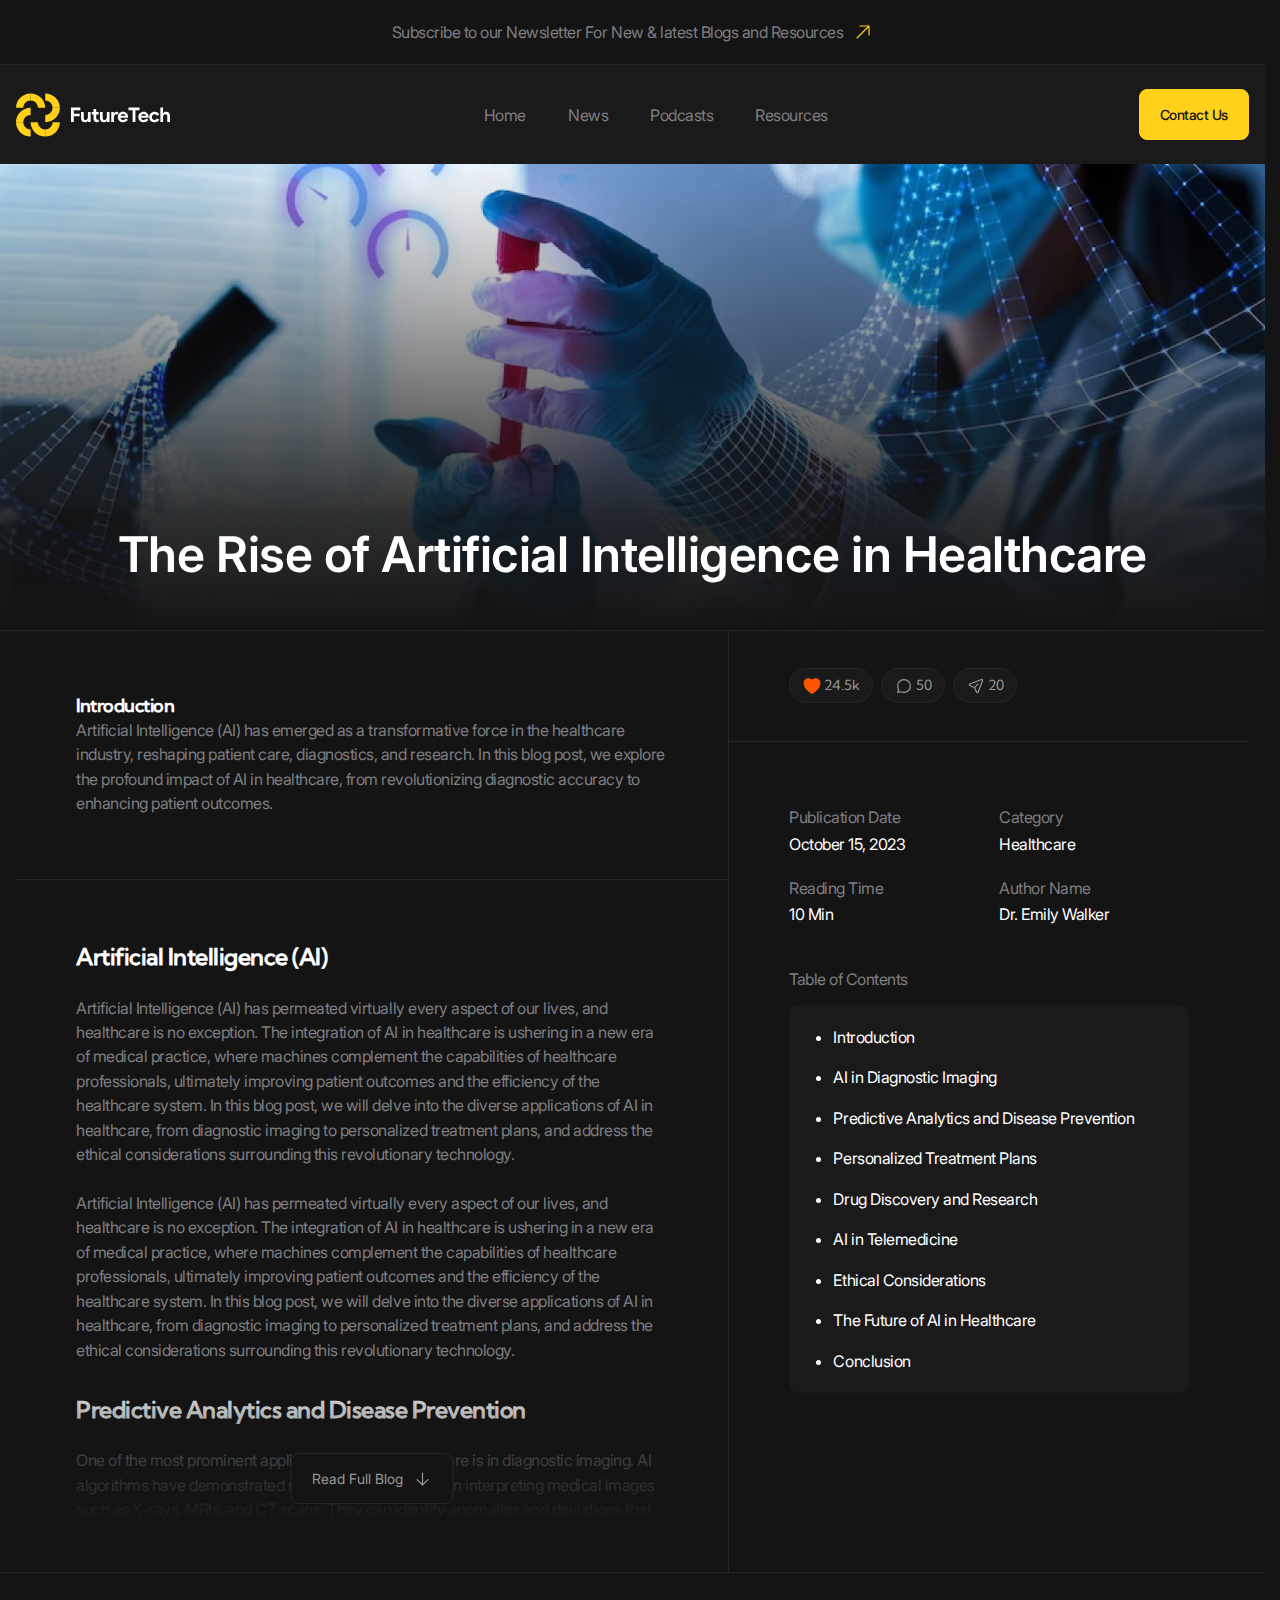
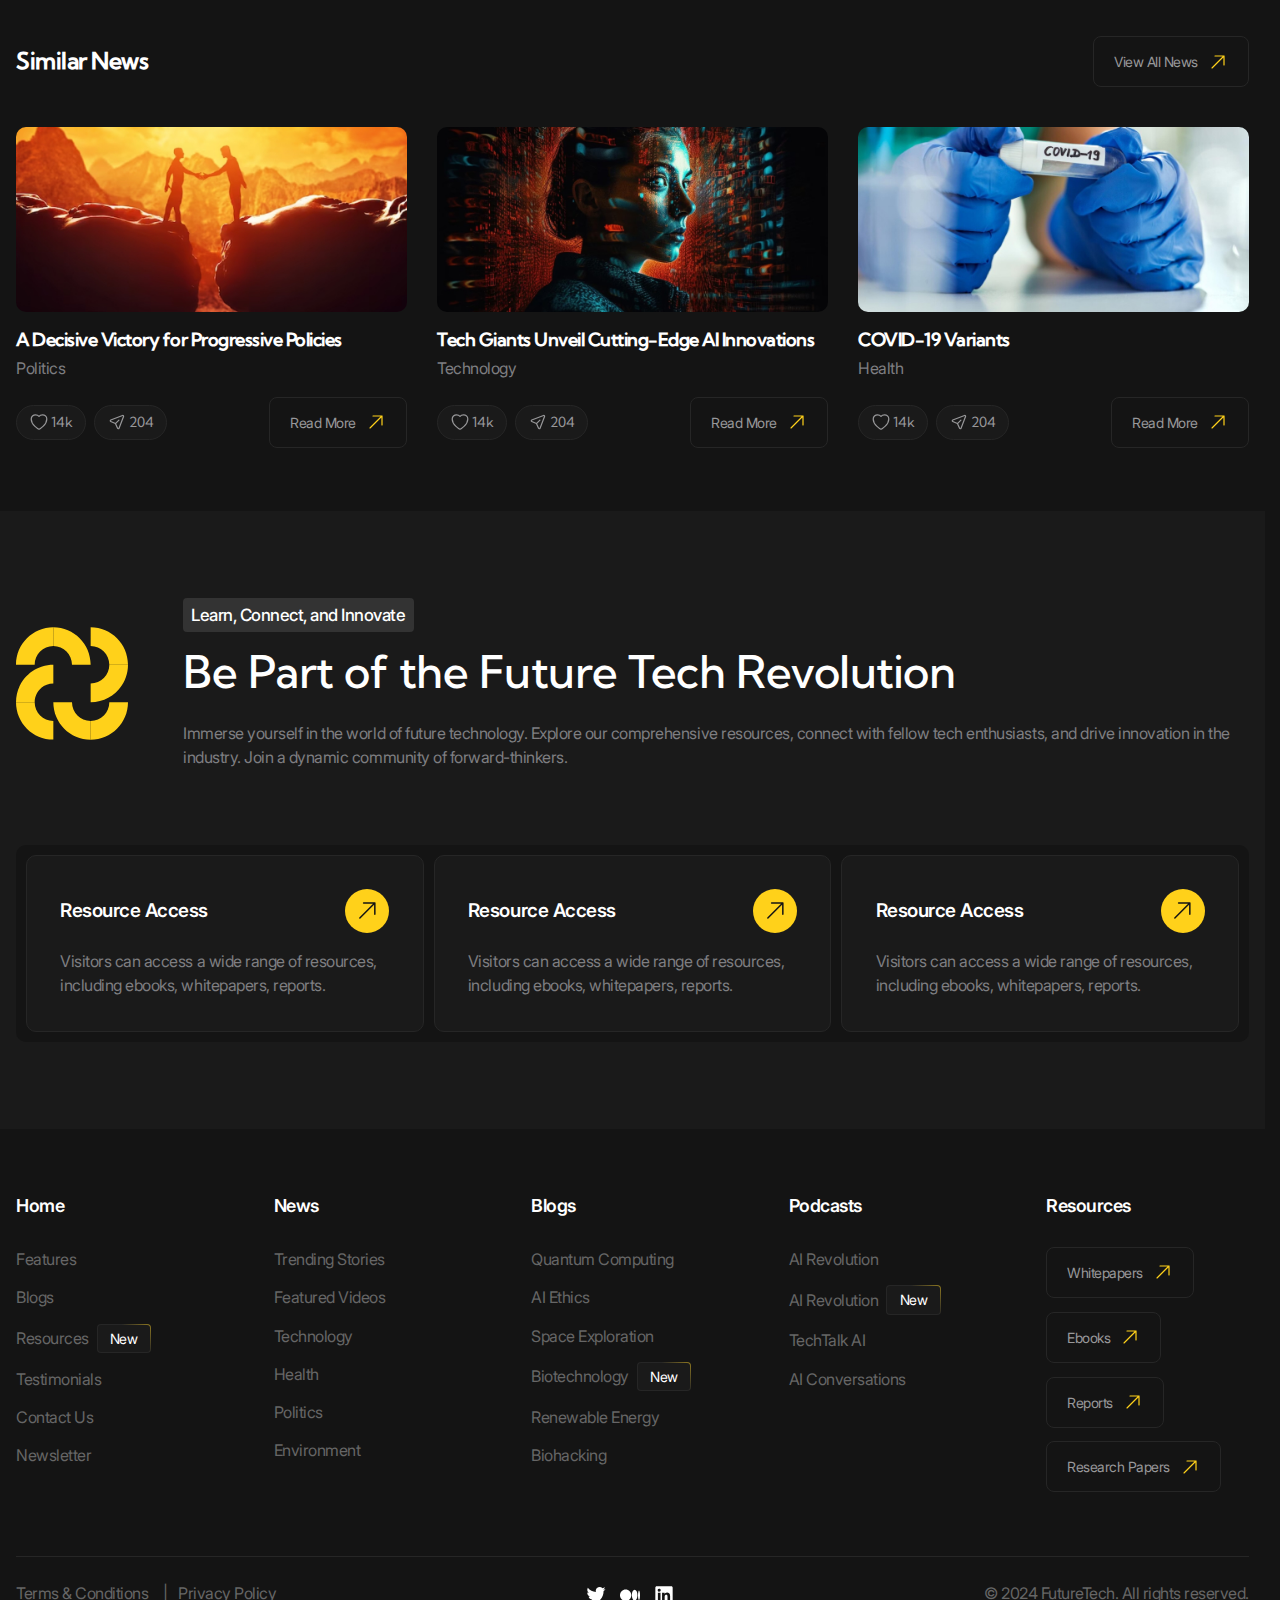
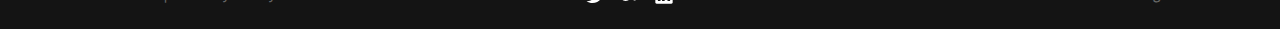
==== blog.html @ fe461955 "feat: pages (index, news, podcasts, resources, contacts, blog)" ====
<!doctype html>
<html lang="en">
<head>
  <meta charset="UTF-8">
  <meta name="viewport"
        content="width=device-width, user-scalable=no, initial-scale=1.0, maximum-scale=1.0, minimum-scale=1.0">
  <meta http-equiv="X-UA-Compatible" content="ie=edge">
  <title>Future Tech | Blog</title>
  <link rel="stylesheet" href="./styles/main.css" />
  <script src="./scripts/main.js" type="module" defer></script>
</head>
<body>
  <header class="header" data-js-header>
    <div class="header__promo">
      <div class="header__promo-inner container">
        <a class="header__promo-link" href="/">
          <span class="icon icon--yellow-arrow">Subscribe to our Newsletter For New & latest Blogs and Resources</span>
        </a>
      </div>
    </div>
    <div class="header__body">
      <div class="header__body-inner container">
        <a
          class="header__logo logo"
          href="/"
          aria-label="Home"
          title="Home"
        >
          <img
            class="logo__image"
            src="./images/logo.svg"
            alt=""
            width="179" height="50"
          />
        </a>
        <div class="header__overlay" data-js-header-overlay>
          <nav class="header__menu">
            <ul class="header__menu-list">
              <li class="header__menu-item">
                <a class="header__menu-link" href="./index.html">Home</a>
              </li>
              <li class="header__menu-item">
                <a class="header__menu-link" href="./news.html">News</a>
              </li>
              <li class="header__menu-item">
                <a class="header__menu-link" href="./podcasts.html">Podcasts</a>
              </li>
              <li class="header__menu-item">
                <a class="header__menu-link" href="./resources.html">Resources</a>
              </li>
            </ul>
          </nav>
          <a class="header__contact-us-link button button--accent" href="./contacts.html">
            Contact Us
          </a>
        </div>
        <button
          class="header__burger-button burger-button visible-mobile"
          type="button"
          aria-label="Open menu"
          title="Open menu"
          data-js-header-burger-button
        >
          <span class="burger-button__line"></span>
          <span class="burger-button__line"></span>
          <span class="burger-button__line"></span>
        </button>
      </div>
    </div>
  </header>

  <main>
    <section class="blog-details" aria-labelledby="blog-details-title">
      <header
        class="blog-details__banner"
        style="--bgImg: url('../../images/blog-details/banner.jpg')"
      >
        <div class="blog-details__banner-inner container">
          <h1 class="blog-details__title" id="blog-details-title">
            The Rise of Artificial Intelligence in Healthcare
          </h1>
        </div>
      </header>
      <div class="blog-details__body">
        <div class="blog-details__body-inner container">
          <div class="blog-details__content">
            <div class="blog-details__intro full-vw-line full-vw-line--bottom full-vw-line--left">
              <h2 class="h6">Introduction</h2>
              <p>Artificial Intelligence (AI) has emerged as a transformative force in the healthcare industry, reshaping patient care, diagnostics, and research. In this blog post, we explore the profound impact of AI in healthcare, from revolutionizing diagnostic accuracy to enhancing patient outcomes.</p>
            </div>
            <div class="blog-details__main expandable-content" data-js-expandable-content>
              <h2 class="h4">Artificial Intelligence (AI)</h2>
              <p>Artificial Intelligence (AI) has permeated virtually every aspect of our lives, and healthcare is no exception. The integration of AI in healthcare is ushering in a new era of medical practice, where machines complement the capabilities of healthcare professionals, ultimately improving patient outcomes and the efficiency of the healthcare system. In this blog post, we will delve into the diverse applications of AI in healthcare, from diagnostic imaging to personalized treatment plans, and address the ethical considerations surrounding this revolutionary technology.</p>
              <p>Artificial Intelligence (AI) has permeated virtually every aspect of our lives, and healthcare is no exception. The integration of AI in healthcare is ushering in a new era of medical practice, where machines complement the capabilities of healthcare professionals, ultimately improving patient outcomes and the efficiency of the healthcare system. In this blog post, we will delve into the diverse applications of AI in healthcare, from diagnostic imaging to personalized treatment plans, and address the ethical considerations surrounding this revolutionary technology.</p>
              <h2 class="h4">Predictive Analytics and Disease Prevention</h2>
              <p>One of the most prominent applications of AI in healthcare is in diagnostic imaging. AI algorithms have demonstrated remarkable proficiency in interpreting medical images such as X-rays, MRIs, and CT scans. They can identify anomalies and deviations that might be overlooked by the human eye. This is particularly valuable in early disease detection. For instance, AI can aid radiologists in detecting minute irregularities in mammograms or identifying critical findings in chest X-rays, potentially indicative of life-threatening conditions.</p>
              <p>One of the most prominent applications of AI in healthcare is in diagnostic imaging. AI algorithms have demonstrated remarkable proficiency in interpreting medical images such as X-rays, MRIs, and CT scans. They can identify anomalies and deviations that might be overlooked by the human eye. This is particularly valuable in early disease detection. For instance, AI can aid radiologists in detecting minute irregularities in mammograms or identifying critical findings in chest X-rays, potentially indicative of life-threatening conditions.</p>
              <p>One of the most prominent applications of AI in healthcare is in diagnostic imaging. AI algorithms have demonstrated remarkable proficiency in interpreting medical images such as X-rays, MRIs, and CT scans. They can identify anomalies and deviations that might be overlooked by the human eye. This is particularly valuable in early disease detection. For instance, AI can aid radiologists in detecting minute irregularities in mammograms or identifying critical findings in chest X-rays, potentially indicative of life-threatening conditions.</p>
              <p>One of the most prominent applications of AI in healthcare is in diagnostic imaging. AI algorithms have demonstrated remarkable proficiency in interpreting medical images such as X-rays, MRIs, and CT scans. They can identify anomalies and deviations that might be overlooked by the human eye. This is particularly valuable in early disease detection. For instance, AI can aid radiologists in detecting minute irregularities in mammograms or identifying critical findings in chest X-rays, potentially indicative of life-threatening conditions.</p>
              <button
                class="blog-details__read-full-button button expandable-content__button"
                type="button"
                data-js-expandable-content-button
              >
                <span class="icon icon--gray-arrow-down">Read Full Blog</span>
              </button>
            </div>
          </div>
          <div class="blog-details__info">
            <div class="blog-details__actions blog-actions full-vw-line full-vw-line--bottom full-vw-line--right">
              <ul class="blog-actions__list">
                <li class="blog-actions__item">
                  <button
                    class="blog-actions__button is-active"
                    type="button"
                    aria-label="Dislike"
                    title="Dislike"
                  >
                            <span class="blog-actions__icon-wrapper">
                              <svg width="24" height="25" viewBox="0 0 24 25" fill="none" xmlns="http://www.w3.org/2000/svg">
                                <path d="M11.645 21.4107L11.6384 21.4071L11.6158 21.3949C11.5965 21.3844 11.5689 21.3693 11.5336 21.3496C11.4629 21.3101 11.3612 21.2524 11.233 21.1769C10.9765 21.0261 10.6132 20.8039 10.1785 20.515C9.31074 19.9381 8.15122 19.0901 6.9886 18.0063C4.68781 15.8615 2.25 12.6751 2.25 8.75C2.25 5.82194 4.7136 3.5 7.6875 3.5C9.43638 3.5 11.0023 4.29909 12 5.5516C12.9977 4.29909 14.5636 3.5 16.3125 3.5C19.2864 3.5 21.75 5.82194 21.75 8.75C21.75 12.6751 19.3122 15.8615 17.0114 18.0063C15.8488 19.0901 14.6893 19.9381 13.8215 20.515C13.3868 20.8039 13.0235 21.0261 12.767 21.1769C12.6388 21.2524 12.5371 21.3101 12.4664 21.3496C12.4311 21.3693 12.4035 21.3844 12.3842 21.3949L12.3616 21.4071L12.355 21.4107L12.3523 21.4121C12.1323 21.5289 11.8677 21.5289 11.6477 21.4121L11.645 21.4107Z" stroke="#666666" stroke-width="1.5" stroke-linejoin="round"/>
                              </svg>
                            </span>
                    <span>24.5k</span>
                  </button>
                </li>
                <li class="blog-actions__item">
                  <button
                    class="blog-actions__button"
                    type="button"
                    aria-label="Discuss"
                    title="Discuss"
                  >
                            <span class="blog-actions__icon-wrapper">
                              <svg width="24" height="25" viewBox="0 0 24 25" fill="none" xmlns="http://www.w3.org/2000/svg">
                                <path d="M8.48581 19.6888C9.54657 20.2083 10.7392 20.5 12 20.5C16.4183 20.5 20 16.9183 20 12.5C20 8.08172 16.4183 4.5 12 4.5C7.58172 4.5 4 8.08172 4 12.5C4 14.1401 4.49356 15.665 5.34026 16.9341M8.48581 19.6888L4 20.5L5.34026 16.9341M8.48581 19.6888L8.49231 19.6877M5.34026 16.9341L5.34154 16.9308" stroke="#666666" stroke-width="1.5" stroke-linecap="round" stroke-linejoin="round"/>
                              </svg>
                            </span>
                    <span>50</span>
                  </button>
                </li>
                <li class="blog-actions__item">
                  <button
                    class="blog-actions__button"
                    type="button"
                    aria-label="Share"
                    title="Share"
                  >
                            <span class="blog-actions__icon-wrapper">
                              <svg width="24" height="25" viewBox="0 0 24 25" fill="none" xmlns="http://www.w3.org/2000/svg">
                                <path d="M10.0384 14.4616L4.1719 11.7951C3.36454 11.4281 3.39898 10.2697 4.22673 9.95134L18.8999 4.30781C19.7087 3.99675 20.5033 4.79139 20.1922 5.60013L14.5487 20.2733C14.2303 21.1011 13.072 21.1355 12.705 20.3281L10.0384 14.4616ZM10.0384 14.4616L14.4231 10.077" stroke="#666666" stroke-width="1.5" stroke-linecap="round" stroke-linejoin="round"/>
                              </svg>
                            </span>
                    <span>20</span>
                  </button>
                </li>
              </ul>
            </div>
            <div class="blog-details__summary summary summary--2-cols">
              <dl class="summary__list">
                <div class="summary__item">
                  <dt class="summary__key">Publication Date</dt>
                  <dd class="summary__value"><time datetime="2023-10-15">October 15, 2023</time></dd>
                </div>
                <div class="summary__item">
                  <dt class="summary__key">Category</dt>
                  <dd class="summary__value">Healthcare</dd>
                </div>
                <div class="summary__item">
                  <dt class="summary__key">Reading Time</dt>
                  <dd class="summary__value">10 Min</dd>
                </div>
                <div class="summary__item">
                  <dt class="summary__key">Author Name</dt>
                  <dd class="summary__value">Dr. Emily Walker</dd>
                </div>
                <div class="summary__item summary__item--wide">
                  <dt class="summary__key">Table of Contents</dt>
                  <dd class="summary__value">
                    <div class="table-of-contents">
                      <ul class="table-of-contents__list">
                        <li class="table-of-contents__item">Introduction</li>
                        <li class="table-of-contents__item">AI in Diagnostic Imaging</li>
                        <li class="table-of-contents__item">Predictive Analytics and Disease Prevention</li>
                        <li class="table-of-contents__item">Personalized Treatment Plans</li>
                        <li class="table-of-contents__item">Drug Discovery and Research</li>
                        <li class="table-of-contents__item">AI in Telemedicine</li>
                        <li class="table-of-contents__item">Ethical Considerations</li>
                        <li class="table-of-contents__item">The Future of AI in Healthcare</li>
                        <li class="table-of-contents__item">Conclusion</li>
                      </ul>
                    </div>
                  </dd>
                </div>
              </dl>
            </div>
          </div>
        </div>
      </div>
      <div class="blog-details__news news container">
        <header class="news__header">
          <h2 class="news__title h4">Similar News</h2>
          <a class="news__link button" href="/">
            <span class="icon icon--yellow-arrow">View All News</span>
          </a>
        </header>
        <ul class="news__list">
          <li class="news__item">
            <article class="news-card">
              <img
                class="news-card__image"
                src="./images/news/2.jpg"
                alt=""
                width="512" height="222" loading="lazy"
              />
              <div class="news-card__body">
                <h2 class="news-card__title h6">A Decisive Victory for Progressive Policies</h2>
                <div class="news-card__description">
                  <p>Politics</p>
                </div>
              </div>
              <div class="news-card__controls">
                <div class="news-card__actions blog-actions">
                  <ul class="blog-actions__list">
                    <li class="blog-actions__item">
                      <button
                        class="blog-actions__button"
                        type="button"
                        aria-label="Like"
                        title="Like"
                      >
                        <span class="blog-actions__icon-wrapper">
                              <svg width="24" height="25" viewBox="0 0 24 25" fill="none" xmlns="http://www.w3.org/2000/svg">
                                <path d="M11.645 21.4107L11.6384 21.4071L11.6158 21.3949C11.5965 21.3844 11.5689 21.3693 11.5336 21.3496C11.4629 21.3101 11.3612 21.2524 11.233 21.1769C10.9765 21.0261 10.6132 20.8039 10.1785 20.515C9.31074 19.9381 8.15122 19.0901 6.9886 18.0063C4.68781 15.8615 2.25 12.6751 2.25 8.75C2.25 5.82194 4.7136 3.5 7.6875 3.5C9.43638 3.5 11.0023 4.29909 12 5.5516C12.9977 4.29909 14.5636 3.5 16.3125 3.5C19.2864 3.5 21.75 5.82194 21.75 8.75C21.75 12.6751 19.3122 15.8615 17.0114 18.0063C15.8488 19.0901 14.6893 19.9381 13.8215 20.515C13.3868 20.8039 13.0235 21.0261 12.767 21.1769C12.6388 21.2524 12.5371 21.3101 12.4664 21.3496C12.4311 21.3693 12.4035 21.3844 12.3842 21.3949L12.3616 21.4071L12.355 21.4107L12.3523 21.4121C12.1323 21.5289 11.8677 21.5289 11.6477 21.4121L11.645 21.4107Z" stroke="#666666" stroke-width="1.5" stroke-linejoin="round"/>
                              </svg>
                            </span>
                        <span>14k</span>
                      </button>
                    </li>
                    <li class="blog-actions__item">
                      <button
                        class="blog-actions__button"
                        type="button"
                        aria-label="Share"
                        title="Share"
                      >
                        <span class="blog-actions__icon-wrapper">
                              <svg width="24" height="25" viewBox="0 0 24 25" fill="none" xmlns="http://www.w3.org/2000/svg">
                                <path d="M10.0384 14.4616L4.1719 11.7951C3.36454 11.4281 3.39898 10.2697 4.22673 9.95134L18.8999 4.30781C19.7087 3.99675 20.5033 4.79139 20.1922 5.60013L14.5487 20.2733C14.2303 21.1011 13.072 21.1355 12.705 20.3281L10.0384 14.4616ZM10.0384 14.4616L14.4231 10.077" stroke="#666666" stroke-width="1.5" stroke-linecap="round" stroke-linejoin="round"/>
                              </svg>
                            </span>
                        <span>204</span>
                      </button>
                    </li>
                  </ul>
                </div>
                <a class="news-card__link button" href="/">
                  <span class="icon icon--yellow-arrow">Read More</span>
                </a>
              </div>
            </article>
          </li>
          <li class="news__item">
            <article class="news-card">
              <img
                class="news-card__image"
                src="./images/news/3.jpg"
                alt=""
                width="512" height="222" loading="lazy"
              />
              <div class="news-card__body">
                <h2 class="news-card__title h6">Tech Giants Unveil Cutting-Edge AI Innovations</h2>
                <div class="news-card__description">
                  <p>Technology</p>
                </div>
              </div>
              <div class="news-card__controls">
                <div class="news-card__actions blog-actions">
                  <ul class="blog-actions__list">
                    <li class="blog-actions__item">
                      <button
                        class="blog-actions__button"
                        type="button"
                        aria-label="Like"
                        title="Like"
                      >
                        <span class="blog-actions__icon-wrapper">
                              <svg width="24" height="25" viewBox="0 0 24 25" fill="none" xmlns="http://www.w3.org/2000/svg">
                                <path d="M11.645 21.4107L11.6384 21.4071L11.6158 21.3949C11.5965 21.3844 11.5689 21.3693 11.5336 21.3496C11.4629 21.3101 11.3612 21.2524 11.233 21.1769C10.9765 21.0261 10.6132 20.8039 10.1785 20.515C9.31074 19.9381 8.15122 19.0901 6.9886 18.0063C4.68781 15.8615 2.25 12.6751 2.25 8.75C2.25 5.82194 4.7136 3.5 7.6875 3.5C9.43638 3.5 11.0023 4.29909 12 5.5516C12.9977 4.29909 14.5636 3.5 16.3125 3.5C19.2864 3.5 21.75 5.82194 21.75 8.75C21.75 12.6751 19.3122 15.8615 17.0114 18.0063C15.8488 19.0901 14.6893 19.9381 13.8215 20.515C13.3868 20.8039 13.0235 21.0261 12.767 21.1769C12.6388 21.2524 12.5371 21.3101 12.4664 21.3496C12.4311 21.3693 12.4035 21.3844 12.3842 21.3949L12.3616 21.4071L12.355 21.4107L12.3523 21.4121C12.1323 21.5289 11.8677 21.5289 11.6477 21.4121L11.645 21.4107Z" stroke="#666666" stroke-width="1.5" stroke-linejoin="round"/>
                              </svg>
                            </span>
                        <span>14k</span>
                      </button>
                    </li>
                    <li class="blog-actions__item">
                      <button
                        class="blog-actions__button"
                        type="button"
                        aria-label="Share"
                        title="Share"
                      >
                        <span class="blog-actions__icon-wrapper">
                              <svg width="24" height="25" viewBox="0 0 24 25" fill="none" xmlns="http://www.w3.org/2000/svg">
                                <path d="M10.0384 14.4616L4.1719 11.7951C3.36454 11.4281 3.39898 10.2697 4.22673 9.95134L18.8999 4.30781C19.7087 3.99675 20.5033 4.79139 20.1922 5.60013L14.5487 20.2733C14.2303 21.1011 13.072 21.1355 12.705 20.3281L10.0384 14.4616ZM10.0384 14.4616L14.4231 10.077" stroke="#666666" stroke-width="1.5" stroke-linecap="round" stroke-linejoin="round"/>
                              </svg>
                            </span>
                        <span>204</span>
                      </button>
                    </li>
                  </ul>
                </div>
                <a class="news-card__link button" href="/">
                  <span class="icon icon--yellow-arrow">Read More</span>
                </a>
              </div>
            </article>
          </li>
          <li class="news__item">
            <article class="news-card">
              <img
                class="news-card__image"
                src="./images/news/4.jpg"
                alt=""
                width="512" height="222" loading="lazy"
              />
              <div class="news-card__body">
                <h2 class="news-card__title h6">COVID-19 Variants</h2>
                <div class="news-card__description">
                  <p>Health</p>
                </div>
              </div>
              <div class="news-card__controls">
                <div class="news-card__actions blog-actions">
                  <ul class="blog-actions__list">
                    <li class="blog-actions__item">
                      <button
                        class="blog-actions__button"
                        type="button"
                        aria-label="Like"
                        title="Like"
                      >
                        <span class="blog-actions__icon-wrapper">
                              <svg width="24" height="25" viewBox="0 0 24 25" fill="none" xmlns="http://www.w3.org/2000/svg">
                                <path d="M11.645 21.4107L11.6384 21.4071L11.6158 21.3949C11.5965 21.3844 11.5689 21.3693 11.5336 21.3496C11.4629 21.3101 11.3612 21.2524 11.233 21.1769C10.9765 21.0261 10.6132 20.8039 10.1785 20.515C9.31074 19.9381 8.15122 19.0901 6.9886 18.0063C4.68781 15.8615 2.25 12.6751 2.25 8.75C2.25 5.82194 4.7136 3.5 7.6875 3.5C9.43638 3.5 11.0023 4.29909 12 5.5516C12.9977 4.29909 14.5636 3.5 16.3125 3.5C19.2864 3.5 21.75 5.82194 21.75 8.75C21.75 12.6751 19.3122 15.8615 17.0114 18.0063C15.8488 19.0901 14.6893 19.9381 13.8215 20.515C13.3868 20.8039 13.0235 21.0261 12.767 21.1769C12.6388 21.2524 12.5371 21.3101 12.4664 21.3496C12.4311 21.3693 12.4035 21.3844 12.3842 21.3949L12.3616 21.4071L12.355 21.4107L12.3523 21.4121C12.1323 21.5289 11.8677 21.5289 11.6477 21.4121L11.645 21.4107Z" stroke="#666666" stroke-width="1.5" stroke-linejoin="round"/>
                              </svg>
                            </span>
                        <span>14k</span>
                      </button>
                    </li>
                    <li class="blog-actions__item">
                      <button
                        class="blog-actions__button"
                        type="button"
                        aria-label="Share"
                        title="Share"
                      >
                        <span class="blog-actions__icon-wrapper">
                              <svg width="24" height="25" viewBox="0 0 24 25" fill="none" xmlns="http://www.w3.org/2000/svg">
                                <path d="M10.0384 14.4616L4.1719 11.7951C3.36454 11.4281 3.39898 10.2697 4.22673 9.95134L18.8999 4.30781C19.7087 3.99675 20.5033 4.79139 20.1922 5.60013L14.5487 20.2733C14.2303 21.1011 13.072 21.1355 12.705 20.3281L10.0384 14.4616ZM10.0384 14.4616L14.4231 10.077" stroke="#666666" stroke-width="1.5" stroke-linecap="round" stroke-linejoin="round"/>
                              </svg>
                            </span>
                        <span>204</span>
                      </button>
                    </li>
                  </ul>
                </div>
                <a class="news-card__link button" href="/">
                  <span class="icon icon--yellow-arrow">Read More</span>
                </a>
              </div>
            </article>
          </li>
        </ul>
      </div>
    </section>

    <section class="about" aria-labelledby="about-title">
      <div class="about__inner container">
        <header class="about__header">
          <img
            class="about__icon"
            src="./images/about/icon.svg"
            alt=""
            width="150" height="150" loading="lazy"
          />
          <div class="about__info">
            <p class="about__subtitle tag">Learn, Connect, and Innovate</p>
            <h2 class="about__title" id="about-title">Be Part of the Future Tech Revolution</h2>
          </div>
          <div class="about__description">
            <p>Immerse yourself in the world of future technology. Explore our comprehensive resources, connect with fellow tech enthusiasts, and drive innovation in the industry. Join a dynamic community of forward-thinkers.</p>
          </div>
        </header>
        <ul class="about__list">
          <li class="about__item">
            <a class="about-card tile" href="/">
              <h3 class="about-card__title circle-icon">Resource Access</h3>
              <div class="about-card__description">
                <p>Visitors can access a wide range of resources, including ebooks, whitepapers, reports.</p>
              </div>
            </a>
          </li>
          <li class="about__item">
            <a class="about-card tile" href="/">
              <h3 class="about-card__title circle-icon">Resource Access</h3>
              <div class="about-card__description">
                <p>Visitors can access a wide range of resources, including ebooks, whitepapers, reports.</p>
              </div>
            </a>
          </li>
          <li class="about__item">
            <a class="about-card tile" href="/">
              <h3 class="about-card__title circle-icon">Resource Access</h3>
              <div class="about-card__description">
                <p>Visitors can access a wide range of resources, including ebooks, whitepapers, reports.</p>
              </div>
            </a>
          </li>
        </ul>
      </div>
    </section>
  </main>

  <footer class="footer">
    <div class="footer__inner container">
      <div class="footer__body">
        <nav class="footer__menu">
          <div class="footer__menu-column">
            <a class="footer__menu-main-link h6" href="/">Home</a>
            <ul class="footer__menu-list">
              <li class="footer__menu-item">
                <a class="footer__menu-link" href="/">Features</a>
              </li>
              <li class="footer__menu-item">
                <a class="footer__menu-link" href="/">Blogs</a>
              </li>
              <li class="footer__menu-item">
                <a class="footer__menu-link" href="/">Resources</a>
                <span class="badge">New</span>
              </li>
              <li class="footer__menu-item">
                <a class="footer__menu-link" href="/">Testimonials</a>
              </li>
              <li class="footer__menu-item">
                <a class="footer__menu-link" href="/">Contact Us</a>
              </li>
              <li class="footer__menu-item">
                <a class="footer__menu-link" href="/">Newsletter</a>
              </li>
            </ul>
          </div>
          <div class="footer__menu-column">
            <a class="footer__menu-main-link h6" href="/">News</a>
            <ul class="footer__menu-list">
              <li class="footer__menu-item">
                <a class="footer__menu-link" href="/">Trending Stories</a>
              </li>
              <li class="footer__menu-item">
                <a class="footer__menu-link" href="/">Featured Videos</a>
              </li>
              <li class="footer__menu-item">
                <a class="footer__menu-link" href="/">Technology</a>
              </li>
              <li class="footer__menu-item">
                <a class="footer__menu-link" href="/">Health</a>
              </li>
              <li class="footer__menu-item">
                <a class="footer__menu-link" href="/">Politics</a>
              </li>
              <li class="footer__menu-item">
                <a class="footer__menu-link" href="/">Environment</a>
              </li>
            </ul>
          </div>
          <div class="footer__menu-column">
            <a class="footer__menu-main-link h6" href="/">Blogs</a>
            <ul class="footer__menu-list">
              <li class="footer__menu-item">
                <a class="footer__menu-link" href="/">Quantum Computing</a>
              </li>
              <li class="footer__menu-item">
                <a class="footer__menu-link" href="/">AI Ethics</a>
              </li>
              <li class="footer__menu-item">
                <a class="footer__menu-link" href="/">Space Exploration</a>
              </li>
              <li class="footer__menu-item">
                <a class="footer__menu-link" href="/">Biotechnology</a>
                <span class="badge">New</span>
              </li>
              <li class="footer__menu-item">
                <a class="footer__menu-link" href="/">Renewable Energy</a>
              </li>
              <li class="footer__menu-item">
                <a class="footer__menu-link" href="/">Biohacking</a>
              </li>
            </ul>
          </div>
          <div class="footer__menu-column">
            <a class="footer__menu-main-link h6" href="/">Podcasts</a>
            <ul class="footer__menu-list">
              <li class="footer__menu-item">
                <a class="footer__menu-link" href="/">AI Revolution</a>
              </li>
              <li class="footer__menu-item">
                <a class="footer__menu-link" href="/">AI Revolution</a>
                <span class="badge">New</span>
              </li>
              <li class="footer__menu-item">
                <a class="footer__menu-link" href="/">TechTalk AI</a>
              </li>
              <li class="footer__menu-item">
                <a class="footer__menu-link" href="/">AI Conversations</a>
              </li>
            </ul>
          </div>
          <div class="footer__menu-column">
            <a class="footer__menu-main-link h6" href="/">Resources</a>
            <ul class="footer__menu-list">
              <li class="footer__menu-item">
                <a class="footer__menu-link button" href="/">
                  <span class="icon icon--yellow-arrow">Whitepapers</span>
                </a>
              </li>
              <li class="footer__menu-item">
                <a class="footer__menu-link button" href="/">
                  <span class="icon icon--yellow-arrow">Ebooks</span>
                </a>
              </li>
              <li class="footer__menu-item">
                <a class="footer__menu-link button" href="/">
                  <span class="icon icon--yellow-arrow">Reports</span>
                </a>
              </li>
              <li class="footer__menu-item">
                <a class="footer__menu-link button" href="/">
                  <span class="icon icon--yellow-arrow">Research Papers</span>
                </a>
              </li>
            </ul>
          </div>
        </nav>
      </div>
      <div class="footer__extra">
        <div class="footer__extra-menu">
          <ul class="footer__extra-menu-list">
            <li class="footer__extra-menu-item">
              <a class="footer__extra-menu-link" href="/">Terms & Conditions</a>
            </li>
            <li class="footer__extra-menu-item">
              <a class="footer__extra-menu-link" href="/">Privacy Policy</a>
            </li>
          </ul>
        </div>
        <div class="footer__soc1als soc1als">
          <ul class="soc1als__list">
            <li class="soc1als__item">
              <a
                class="soc1als__link"
                href="/"
                target="_blank"
                aria-label="Twitter"
                title="Twitter"
              >
                <svg width="24" height="24" viewBox="0 0 24 24" fill="none" xmlns="http://www.w3.org/2000/svg">
                  <path d="M21.0571 7.18114C21.0664 7.39235 21.0664 7.59395 21.0664 7.80515C21.0756 14.2084 16.3712 21.6004 7.76793 21.6004C5.23048 21.6004 2.73933 20.842 0.600098 19.4212C0.970528 19.4692 1.34096 19.4884 1.71139 19.4884C3.81358 19.4884 5.86021 18.7588 7.51789 17.4052C5.51756 17.3668 3.75802 16.0132 3.14681 14.0356C3.85063 14.1796 4.57296 14.1508 5.25826 13.9492C3.08198 13.5076 1.51691 11.5204 1.50765 9.20675C1.50765 9.18755 1.50765 9.16835 1.50765 9.14915C2.15591 9.52355 2.88751 9.73475 3.62837 9.75395C1.58174 8.33315 0.942746 5.50114 2.18369 3.28353C4.5637 6.31714 8.06427 8.15075 11.8241 8.35235C11.4445 6.67234 11.9631 4.90594 13.1762 3.71553C15.0561 1.88193 18.0196 1.97793 19.7977 3.92673C20.8441 3.71553 21.8535 3.31233 22.7704 2.74593C22.4185 3.86913 21.6869 4.81954 20.7145 5.42434C21.6406 5.30914 22.5481 5.04994 23.4001 4.66594C22.7704 5.64514 21.9739 6.48994 21.0571 7.18114Z" fill="white"/>
                </svg>
              </a>
            </li>
            <li class="soc1als__item">
              <a
                class="soc1als__link"
                href="/"
                target="_blank"
                aria-label="Medium"
                title="Medium"
              >
                <svg width="24" height="24" viewBox="0 0 24 24" fill="none" xmlns="http://www.w3.org/2000/svg">
                  <path d="M13.5374 12.2281C13.5374 15.9988 10.5069 19.0556 6.76883 19.0556C3.03073 19.0556 0 15.9981 0 12.2281C0 8.45806 3.0305 5.40039 6.76883 5.40039C10.5072 5.40039 13.5374 8.45737 13.5374 12.2281Z" fill="white"/>
                  <path d="M20.9627 12.2285C20.9627 15.7778 19.4474 18.6563 17.5783 18.6563C15.7091 18.6563 14.1938 15.7778 14.1938 12.2285C14.1938 8.67922 15.7089 5.80078 17.578 5.80078C19.4472 5.80078 20.9625 8.67829 20.9625 12.2285" fill="white"/>
                  <path d="M24 12.228C24 15.4073 23.4672 17.9862 22.8097 17.9862C22.1522 17.9862 21.6196 15.408 21.6196 12.228C21.6196 9.04797 22.1525 6.46973 22.8097 6.46973C23.467 6.46973 24 9.04774 24 12.228Z" fill="white"/>
                </svg>
              </a>
            </li>
            <li class="soc1als__item">
              <a
                class="soc1als__link"
                href="/"
                target="_blank"
                aria-label="LinkedIn"
                title="LinkedIn"
              >
                <svg width="24" height="24" viewBox="0 0 24 24" fill="none" xmlns="http://www.w3.org/2000/svg">
                  <path d="M20.8647 1.59961H3.13554C2.72832 1.59961 2.33777 1.76138 2.04982 2.04933C1.76187 2.33728 1.6001 2.72783 1.6001 3.13505V20.8642C1.6001 21.2714 1.76187 21.6619 2.04982 21.9499C2.33777 22.2378 2.72832 22.3996 3.13554 22.3996H20.8647C21.2719 22.3996 21.6624 22.2378 21.9504 21.9499C22.2383 21.6619 22.4001 21.2714 22.4001 20.8642V3.13505C22.4001 2.72783 22.2383 2.33728 21.9504 2.04933C21.6624 1.76138 21.2719 1.59961 20.8647 1.59961ZM7.79965 19.3186H4.67243V9.38516H7.79965V19.3186ZM6.23388 8.00861C5.87915 8.00661 5.53296 7.89958 5.239 7.70102C4.94504 7.50246 4.71649 7.22127 4.58219 6.89294C4.44789 6.56461 4.41386 6.20386 4.48439 5.8562C4.55492 5.50855 4.72686 5.18958 4.9785 4.93955C5.23014 4.68952 5.5502 4.51964 5.8983 4.45134C6.2464 4.38304 6.60693 4.41939 6.93439 4.5558C7.26185 4.6922 7.54156 4.92255 7.73823 5.21778C7.9349 5.51301 8.03971 5.85988 8.03943 6.21461C8.04278 6.45211 7.99827 6.68784 7.90857 6.90777C7.81887 7.1277 7.68582 7.32732 7.51733 7.49473C7.34884 7.66215 7.14837 7.79392 6.92787 7.88221C6.70736 7.97049 6.47134 8.01348 6.23388 8.00861ZM19.3263 19.3273H16.2005V13.9005C16.2005 12.3001 15.5202 11.8061 14.642 11.8061C13.7147 11.8061 12.8047 12.5052 12.8047 13.9409V19.3273H9.67743V9.39239H12.6848V10.7689H12.7252C13.0271 10.1579 14.0844 9.11361 15.6979 9.11361C17.4428 9.11361 19.3278 10.1493 19.3278 13.1826L19.3263 19.3273Z" fill="white"/>
                </svg>
              </a>
            </li>
          </ul>
        </div>
        <p class="footer__copyright">© <time datetime="2024">2024</time> FutureTech. All rights reserved.</p>
      </div>
    </div>
  </footer>
</body>
</html>
---- styles/main.css ----
@charset "UTF-8";
/**
  Нормализация блочной модели
 */
*,
::before,
::after {
  box-sizing: border-box;
}

/**
  Убираем внутренние отступы слева тегам списков,
  у которых есть атрибут class
 */
:where(ul, ol):where([class]) {
  padding-left: 0;
}

/**
  Убираем внешние отступы body и двум другим тегам,
  у которых есть атрибут class
 */
body,
:where(blockquote, figure):where([class]) {
  margin: 0;
}

/**
  Убираем внешние отступы вертикали нужным тегам,
  у которых есть атрибут class
 */
:where(h1,
h2,
h3,
h4,
h5,
h6,
p,
ul,
ol,
dl):where([class]) {
  margin-block: 0;
}

:where(dd[class]) {
  margin-left: 0;
}

:where(fieldset[class]) {
  margin-left: 0;
  padding: 0;
  border: none;
}

/**
  Убираем стандартный маркер маркированному списку,
  у которого есть атрибут class
 */
:where(ul[class]) {
  list-style: none;
}

:where(address[class]) {
  font-style: normal;
}

/**
  Обнуляем вертикальные внешние отступы параграфа,
  объявляем локальную переменную для внешнего отступа вниз,
  чтобы избежать взаимодействие с более сложным селектором
 */
p {
  --paragraphMarginBottom: 24px;
  margin-block: 0;
}

/**
  Внешний отступ вниз для параграфа без атрибута class,
  который расположен не последним среди своих соседних элементов
 */
p:where(:not([class]):not(:last-child)) {
  margin-bottom: var(--paragraphMarginBottom);
}

/**
  Упрощаем работу с изображениями и видео
 */
img,
video {
  display: block;
  max-width: 100%;
  height: auto;
}

/**
  Наследуем свойства шрифт для полей ввода
 */
input,
textarea,
select,
button {
  font: inherit;
}

html {
  /**
    Пригодится в большинстве ситуаций
    (когда, например, нужно будет "прижать" футер к низу сайта)
   */
  height: 100%;
  /**
    Убираем скачок интерфейса по горизонтали
    при появлении / исчезновении скроллбара
   */
  scrollbar-gutter: stable;
}

/**
  Плавный скролл
 */
html,
:has(:target) {
  scroll-behavior: smooth;
}

body {
  /**
    Пригодится в большинстве ситуаций
    (когда, например, нужно будет "прижать" футер к низу сайта)
   */
  min-height: 100%;
  /**
    Унифицированный интерлиньяж
   */
  line-height: 1.5;
}

/**
  Нормализация высоты элемента ссылки при его инспектировании в DevTools
 */
a:where([class]) {
  display: inline-flex;
}

/**
  Курсор-рука при наведении на элемент
 */
button,
label {
  cursor: pointer;
}

/**
  Приводим к единому цвету svg-элементы
 */
[fill] {
  fill: currentColor;
}

[stroke] {
  stroke: currentColor;
}

/**
  Чиним баг задержки смены цвета при взаимодействии с svg-элементами
 */
svg * {
  transition-property: fill, stroke;
}

/**
  Удаляем все анимации и переходы для людей,
  которые предпочитают их не использовать
 */
@media (prefers-reduced-motion: reduce) {
  *,
  ::before,
  ::after {
    animation-duration: 0.01ms !important;
    animation-iteration-count: 1 !important;
    transition-duration: 0.01ms !important;
    scroll-behavior: auto !important;
  }
}
@font-face {
  font-family: "Kumbh Sans";
  src: url("../fonts/KumbhSans-Regular.woff2") format("woff2");
  font-weight: 400;
  font-style: normal;
  font-display: swap;
}
@font-face {
  font-family: "Kumbh Sans";
  src: url("../fonts/KumbhSans-Medium.woff2") format("woff2");
  font-weight: 500;
  font-style: normal;
  font-display: swap;
}
@font-face {
  font-family: "Inter";
  src: url("../fonts/Inter-Regular.woff2") format("woff2");
  font-weight: 400;
  font-style: normal;
  font-display: swap;
}
@font-face {
  font-family: "Inter";
  src: url("../fonts/Inter-Medium.woff2") format("woff2");
  font-weight: 500;
  font-style: normal;
  font-display: swap;
}
@font-face {
  font-family: "Inter";
  src: url("../fonts/Inter-SemiBold.woff2") format("woff2");
  font-weight: 600;
  font-style: normal;
  font-display: swap;
}
@font-face {
  font-family: "Inter";
  src: url("../fonts/Inter-Bold.woff2") format("woff2");
  font-weight: 700;
  font-style: normal;
  font-display: swap;
}
:root {
  --color-light: #FFFFFF;
  --color-dark: #141414;
  --color-dark-10: #1A1A1A;
  --color-dark-15: #262626;
  --color-dark-20: #333333;
  --color-dark-40: #666666;
  --color-gray-50: #7E7E81;
  --color-gray-60: #98989A;
  --color-accent: #FFD11A;
  --color-red: #FF5500;
  --gradient: linear-gradient(
    45deg,
    var(--color-dark-15) 64%,
    var(--color-accent) 136%
  );
  --border: 0.0625rem solid var(--color-dark-15);
  --shadow: 0 0 0 0.1875rem #191919;
  --font-family-base: "Inter", sans-serif;
  --font-family-accent: "Kumbh Sans", sans-serif;
  --container-width: 100rem;
  --container-padding-x: 1rem;
  --transition-duration: 0.2s;
}
@media (width <= 90.06125rem) {
  :root {
    --container-width: 80rem;
  }
}

.container {
  max-width: calc(var(--container-width) + var(--container-padding-x) * 2);
  margin-inline: auto;
  padding-inline: var(--container-padding-x);
}

.visually-hidden {
  position: absolute !important;
  width: 1px !important;
  height: 1px !important;
  margin: -1px !important;
  border: 0 !important;
  padding: 0 !important;
  white-space: nowrap !important;
  clip-path: inset(100%) !important;
  clip: rect(0 0 0 0) !important;
  overflow: hidden !important;
}

@media (width <= 47.99875rem) {
  .hidden-mobile {
    display: none !important;
  }
}

@media (width > 47.99875rem) {
  .visible-mobile {
    display: none !important;
  }
}

.full-vw-line {
  position: relative;
}
.full-vw-line::before, .full-vw-line::after {
  position: absolute;
  width: calc((100vw - var(--container-width)) / 2);
  height: 0.0625rem;
  background-color: var(--color-dark-15);
}
.full-vw-line--top::before {
  content: "";
  bottom: 100%;
}
.full-vw-line--bottom::after {
  content: "";
  top: 100%;
}
.full-vw-line--left::before, .full-vw-line--left::after {
  right: 100%;
}
.full-vw-line--right::before, .full-vw-line--right::after {
  left: 100%;
}

.circle-icon {
  --circleSize: 3.25rem;
  --circleMarginLeft: 1.25rem;
  position: relative;
  min-height: var(--circleSize);
  padding-right: calc(var(--circleSize) + var(--circleMarginLeft));
}
@media (width <= 90.06125rem) {
  .circle-icon {
    --circleSize: 2.75rem;
    --circleMarginLeft: 0.875rem;
  }
}
@media (width <= 47.99875rem) {
  .circle-icon {
    --circleSize: 2.5rem;
  }
}
.circle-icon::after {
  width: var(--circleSize);
  height: var(--circleSize);
  position: absolute;
  top: 50%;
  translate: 0 -50%;
  content: "";
  right: 0;
  background: url("../../icons/arrow-top-right_black.svg") center no-repeat var(--color-accent);
  border-radius: 50%;
}

html.is-lock {
  overflow: hidden;
}

body {
  font-size: clamp(0.875rem, 0.8112745098rem + 0.2614379085vw, 1.125rem);
  display: flex;
  flex-direction: column;
  font-family: var(--font-family-base);
  letter-spacing: -0.03em;
  color: var(--color-gray-50);
  background-color: var(--color-dark);
}

main {
  flex-grow: 1;
}

h1, .h1,
h2, .h2,
h3, .h3,
h4, .h4,
h5, .h5,
h6, .h6 {
  color: var(--color-light);
}

h1, .h1,
h2, .h2,
h3, .h3 {
  font-family: var(--font-family-accent);
  font-weight: 500;
}

h4, .h4,
h5, .h5,
h6, .h6 {
  font-weight: 600;
}

h1, .h1 {
  font-size: clamp(1.875rem, 1.237745098rem + 2.614379085vw, 4.375rem);
  line-height: 1.2;
}

h2, .h2 {
  font-size: clamp(1.75rem, 1.2720588235rem + 1.9607843137vw, 3.625rem);
  line-height: 1.3;
}

h3, .h3 {
  font-size: clamp(1.5rem, 1.2450980392rem + 1.045751634vw, 2.5rem);
}

h4, .h4 {
  font-size: clamp(1.125rem, 0.9975490196rem + 0.522875817vw, 1.625rem);
}

h5, .h5 {
  font-size: clamp(1.125rem, 1.0294117647rem + 0.3921568627vw, 1.5rem);
}

h6, .h6 {
  font-size: clamp(1rem, 0.9362745098rem + 0.2614379085vw, 1.25rem);
}

a,
button,
label,
input,
textarea,
select,
svg * {
  transition-duration: var(--transition-duration);
}

a {
  color: inherit;
}
@media (any-hover: hover) {
  a:hover {
    color: var(--color-accent);
  }
}
@media (any-hover: none) {
  a:active {
    color: var(--color-accent);
  }
}
a[class] {
  text-decoration: none;
}

:focus-visible {
  outline: 0.125rem dashed var(--color-light);
  outline-offset: 0.25rem;
  transition-duration: 0s !important;
}

a[aria-label],
button[aria-label] {
  position: relative;
}
a[aria-label]::before,
button[aria-label]::before {
  position: absolute;
  top: 50%;
  left: 50%;
  translate: -50% -50%;
  width: 2.75rem;
  height: 2.75rem;
  content: "";
}

.expandable-content {
  --initialMaxHeight: 31.25rem;
  position: relative;
  overflow-y: hidden;
}
.expandable-content.is-expanded::before,
.expandable-content.is-expanded .expandable-content__button {
  opacity: 0;
  visibility: hidden;
}
.expandable-content:not(.is-expanded) {
  max-height: var(--initialMaxHeight);
}
.expandable-content::before {
  content: "";
  position: absolute;
  bottom: 0;
  left: 0;
  width: 100%;
  height: 30%;
  background-image: linear-gradient(180deg, rgba(20, 20, 20, 0) 0%, #141414 77.38%);
  pointer-events: none;
  transition-duration: var(--transition-duration);
}
.expandable-content__button {
  position: absolute;
  left: 50%;
  translate: -50%;
  bottom: 4.25rem;
}

.icon {
  display: inline-flex;
  align-items: center;
  column-gap: 0.625rem;
}
.icon::after {
  --size: 1.5rem;
  width: var(--size);
  height: var(--size);
  content: "";
  flex-shrink: 0;
  background-position: center;
  background-size: contain;
  background-repeat: no-repeat;
}
@media (width <= 90.06125rem) {
  .icon::after {
    --size: 1.25rem;
  }
}
.icon--yellow-arrow::after {
  background-image: url("../../icons/arrow-top-right_yellow.svg");
}
.icon--yellow-eye::after {
  background-image: url("../../icons/eye_yellow.svg");
}
.icon--gray-arrow-down::after {
  background-image: url("../../icons/arrow-down_gray.svg");
}

.logo {
  max-width: clamp(7.875rem, 7.0306372549rem + 3.4640522876vw, 11.1875rem);
}

.button {
  display: inline-flex;
  justify-content: center;
  min-width: 8.5625rem;
  padding: 1.125rem 1.5rem;
  font-size: 1.125rem;
  color: var(--color-gray-60);
  white-space: nowrap;
  background-color: var(--color-dark);
  border: var(--border);
  border-radius: 0.75rem;
}
@media (width <= 90.06125rem) {
  .button {
    min-width: 6.4375rem;
    padding: 0.875rem 1.25rem;
    font-size: 0.875rem;
    border-radius: 0.5rem;
  }
}
@media (any-hover: hover) {
  .button:hover {
    color: var(--color-accent);
    background-color: var(--color-dark-10);
    border-color: var(--color-accent);
  }
}
@media (any-hover: none) {
  .button:active {
    color: var(--color-accent);
    background-color: var(--color-dark-10);
    border-color: var(--color-accent);
  }
}
.button--accent {
  font-weight: 500;
  color: var(--color-dark);
  background-color: var(--color-accent);
  border-color: var(--color-accent);
  border-radius: 0.5rem;
}
.button--dark-gray {
  background-color: var(--color-dark-10);
}

.burger-button {
  width: 2.125rem;
  height: 2.125rem;
  display: inline-flex;
  flex-direction: column;
  justify-content: space-between;
  padding: 0.53125rem 0.265625rem;
  color: var(--color-light);
  background-color: transparent;
  border: none;
}
@media (any-hover: hover) {
  .burger-button:hover {
    color: var(--color-accent);
  }
}
@media (any-hover: none) {
  .burger-button:active {
    color: var(--color-accent);
  }
}
.burger-button.is-active .burger-button__line:first-child {
  rotate: 45deg;
  transform-origin: 0;
  translate: 0.25em -0.1em;
}
.burger-button.is-active .burger-button__line:nth-child(2) {
  rotate: -45deg;
}
.burger-button.is-active .burger-button__line:last-child {
  width: 0;
}
.burger-button__line {
  width: 100%;
  height: 0.125rem;
  background-color: currentColor;
  border-radius: 1rem;
  transition-duration: var(--transition-duration);
}
.burger-button__line:last-child {
  align-self: end;
  width: 55%;
}

.header {
  position: sticky;
  z-index: 100;
  top: 0;
  animation-name: scrolling-header;
  animation-fill-mode: both;
  animation-timeline: scroll();
  animation-range: 6.25rem 12.5rem;
}
@keyframes scrolling-header {
  to {
    box-shadow: 0 0 1rem 0 var(--color-dark-40);
  }
}
.header__promo {
  padding-block: 1.25rem;
  text-align: center;
  background-color: var(--color-dark);
  border-bottom: var(--border);
}
@media (width <= 47.99875rem) {
  .header__promo {
    padding-block: 0.875rem;
  }
}
@media (width <= 30.06125rem) {
  .header__promo {
    font-size: 0.75rem;
  }
}
@media (width <= 30.06125rem) {
  .header__promo-link .icon {
    column-gap: 0.3125rem;
  }
}
.header__body {
  padding-block: 1.5rem;
  background-color: var(--color-dark-10);
}
@media (width <= 47.99875rem) {
  .header__body {
    padding-block: 1.25rem;
  }
}
.header__body-inner {
  display: flex;
  justify-content: space-between;
  align-items: center;
  column-gap: 1rem;
}
@media (width > 47.99875rem) {
  .header__overlay {
    display: contents;
  }
}
@media (width <= 47.99875rem) {
  .header__overlay {
    position: fixed;
    inset: 0;
    display: flex;
    flex-direction: column;
    justify-content: center;
    row-gap: 3rem;
    padding: 1rem;
    background-color: var(--color-dark-10);
    transition-duration: var(--transition-duration);
  }
  .header__overlay:not(.is-active) {
    opacity: 0;
    visibility: hidden;
    translate: 100%;
  }
}
@media (width <= 47.99875rem) {
  .header__menu {
    overflow-y: auto;
  }
}
.header__menu-list {
  display: flex;
  align-items: center;
  column-gap: 1rem;
}
@media (width <= 90.06125rem) {
  .header__menu-list {
    column-gap: 0.375rem;
  }
}
@media (width <= 47.99875rem) {
  .header__menu-list {
    flex-direction: column;
    row-gap: 1rem;
  }
}
.header__menu-link {
  padding: 0.875rem 1.5rem;
  color: var(--color-gray-50);
}
@media (width <= 90.06125rem) {
  .header__menu-link {
    padding: 0.625rem 1.125rem;
  }
}
.header__menu-link.is-active {
  color: var(--color-light);
  font-weight: 500;
  background-color: var(--color-dark);
  border: var(--border);
  border-radius: 0.625rem;
  pointer-events: none;
}
@media (width <= 47.99875rem) {
  .header__contact-us-link {
    width: 100%;
    max-width: 18.75rem;
    align-self: center;
  }
}

.badge {
  display: inline-flex;
  padding: clamp(0.125rem, 0.0931372549rem + 0.1307189542vw, 0.25rem) clamp(0.625rem, 0.5612745098rem + 0.2614379085vw, 0.875rem);
  font-size: 1rem;
  color: var(--color-light);
  background: linear-gradient(var(--color-dark-10), var(--color-dark-10)) padding-box, var(--gradient) border-box;
  border: 0.0625rem solid transparent;
  border-radius: 0.375rem;
}
@media (width <= 90.06125rem) {
  .badge {
    font-size: 0.875rem;
    border-radius: 0.25rem;
  }
}

.soc1als--3-cols {
  width: 100%;
  max-width: 19.25rem;
}
.soc1als--3-cols .soc1als__list {
  display: grid;
  grid-template-columns: repeat(3, 1fr);
  row-gap: 0.625rem;
}
@media (width <= 90.06125rem) {
  .soc1als--3-cols .soc1als__list {
    column-gap: 0.625rem;
  }
}
.soc1als--3-cols .soc1als__link {
  display: flex;
  justify-content: center;
  align-items: center;
  width: 100%;
  height: 3.75rem;
  background-color: var(--color-dark-10);
  border: var(--border);
  border-radius: 0.375rem;
}
@media (width <= 90.06125rem) {
  .soc1als--3-cols .soc1als__link {
    height: 3rem;
  }
}
@media (any-hover: hover) {
  .soc1als--3-cols .soc1als__link:hover {
    border-color: var(--color-accent);
  }
}
@media (any-hover: none) {
  .soc1als--3-cols .soc1als__link:active {
    border-color: var(--color-accent);
  }
}
.soc1als__list {
  display: flex;
  column-gap: 1.25rem;
}
@media (width <= 90.06125rem) {
  .soc1als__list {
    column-gap: 0.875rem;
  }
}
.soc1als__item {
  display: flex;
}
.soc1als__link {
  --size: 1.5rem;
  width: var(--size);
  height: var(--size);
  color: var(--color-light);
}
@media (width <= 90.06125rem) {
  .soc1als__link {
    --size: 1.25rem;
  }
}

.footer {
  color: var(--color-dark-40);
}
.footer__body {
  padding-block: clamp(2.5rem, 1.862745098rem + 2.614379085vw, 5rem);
  border-bottom: var(--border);
}
.footer__menu {
  display: grid;
  grid-template-columns: repeat(5, 1fr);
  align-items: start;
  column-gap: clamp(1.25rem, 0.2941176471rem + 3.9215686275vw, 5rem);
}
@media (width <= 63.99875rem) {
  .footer__menu {
    grid-template-columns: repeat(2, 1fr);
    row-gap: 2.5rem;
  }
}
@media (width <= 47.99875rem) {
  .footer__menu {
    row-gap: 1.25rem;
  }
}
.footer__menu-column {
  display: grid;
  row-gap: clamp(1rem, 0.681372549rem + 1.3071895425vw, 2.25rem);
}
@media (width <= 63.99875rem) {
  .footer__menu-column:last-child {
    grid-column: -1/1;
  }
  .footer__menu-column:last-child .footer__menu-list {
    flex-direction: row;
    flex-wrap: wrap;
    gap: 0.75rem;
  }
}
.footer__menu-list {
  display: flex;
  flex-direction: column;
  row-gap: clamp(0.5rem, 0.3406862745rem + 0.6535947712vw, 1.125rem);
}
.footer__menu-item {
  display: flex;
  align-items: center;
  column-gap: 0.5rem;
}
.footer__extra {
  display: flex;
  justify-content: space-between;
  align-items: center;
  column-gap: 1rem;
  padding-block: 2.5rem;
}
@media (width <= 90.06125rem) {
  .footer__extra {
    padding-block: 1.5rem;
  }
}
@media (width <= 47.99875rem) {
  .footer__extra {
    flex-direction: column;
    row-gap: 1.25rem;
  }
}
.footer__extra-menu-list {
  display: flex;
}
.footer__extra-menu-item:not(:last-child)::after {
  content: "|";
  margin-inline: 0.6875rem;
}
@media (width <= 47.99875rem) {
  .footer__soc1als {
    order: -1;
  }
}

.metrics {
  --columns: 3;
}
.metrics--4-cols {
  --columns: 4;
  text-align: center;
}
@media (width > 63.99875rem) {
  .metrics--4-cols .metrics__item:nth-child(4n) {
    padding-right: 0;
  }
}
@media (width <= 63.99875rem) {
  .metrics--4-cols {
    --columns: 2;
    padding-inline: 0;
  }
  .metrics--4-cols .metrics__item {
    border-bottom: var(--border);
  }
  .metrics--4-cols .metrics__item:nth-child(odd) {
    padding-left: var(--container-padding-x);
  }
  .metrics--4-cols .metrics__item:nth-child(even) {
    padding-right: var(--container-padding-x);
    border-right: none;
  }
}
.metrics__list {
  display: grid;
  grid-template-columns: repeat(var(--columns), 1fr);
}
.metrics__item {
  display: flex;
  flex-direction: column-reverse;
  justify-content: start;
  row-gap: 0.625rem;
  padding: 3.125rem;
}
@media (width <= 90.06125rem) {
  .metrics__item {
    row-gap: 0.125rem;
    padding: 1.875rem 2.5rem;
  }
}
@media (width <= 63.99875rem) {
  .metrics__item {
    row-gap: 0;
    padding: 1.25rem;
  }
}
.metrics__item:first-child {
  padding-left: 0;
}
.metrics__item:not(:last-child) {
  border-right: var(--border);
}
.metrics__value {
  font-weight: 600;
}
.metrics__sign {
  color: var(--color-accent);
}

.team {
  --personImageSize: 3.75rem;
  display: flex;
  padding: 0.625rem;
  background-color: var(--color-dark-10);
  border-radius: 6.25rem;
}
@media (width <= 90.06125rem) {
  .team {
    --personImageSize: 3.125rem;
    padding: 0.5rem;
  }
}
@media (width <= 63.99875rem) {
  .team {
    --personImageSize: 2.5rem;
  }
}
.team__person {
  width: var(--personImageSize);
  background-color: var(--color-dark-15);
  border: 0.125rem solid var(--color-dark-40);
  border-radius: 50%;
}
@media (width <= 90.06125rem) {
  .team__person {
    border-width: 0.0625rem;
  }
}
.team__person:not(:first-child) {
  margin-left: calc(var(--personImageSize) / 4 * -1);
}

.resources-preview {
  display: flex;
  flex-direction: column;
  justify-content: end;
  align-items: start;
  row-gap: 1.875rem;
}
@media (width <= 90.06125rem) {
  .resources-preview {
    row-gap: 1.25rem;
  }
}
.resources-preview__body {
  display: grid;
  row-gap: 0.875rem;
}
@media (width <= 90.06125rem) {
  .resources-preview__body {
    row-gap: 0.375rem;
  }
}
@media (width <= 30.06125rem) {
  .resources-preview__button {
    width: 100%;
  }
}

.advantage-card {
  display: grid;
  row-gap: 1.875rem;
}
@media (width <= 90.06125rem) {
  .advantage-card {
    row-gap: 1.25rem;
  }
}
@media (width <= 47.99875rem) {
  .advantage-card {
    row-gap: 0.875rem;
  }
}
@media (width <= 90.06125rem) {
  .advantage-card__image {
    width: 2.5rem;
  }
}
@media (width <= 47.99875rem) {
  .advantage-card__image {
    width: 1.875rem;
  }
}
.advantage-card__link {
  display: grid;
  row-gap: 0.25rem;
}
@media (width <= 90.06125rem) {
  .advantage-card__link {
    row-gap: 0.125rem;
  }
}
.advantage-card__details {
  font-size: clamp(0.875rem, 0.7794117647rem + 0.3921568627vw, 1.25rem);
  font-family: var(--font-family-accent);
}

@media (width > 63.99875rem) {
  .hero__main {
    display: grid;
    grid-template-columns: 60% auto;
    grid-template-areas: "body resources-preview" "metrics resources-preview";
  }
}
.hero__body {
  grid-area: body;
  padding-top: 9.375rem;
  padding-right: 3.125rem;
  padding-bottom: 6.25rem;
}
@media (width <= 90.06125rem) {
  .hero__body {
    padding-top: 6.25rem;
    padding-right: 2.5rem;
  }
}
@media (width <= 63.99875rem) {
  .hero__body {
    padding-right: 0;
    padding-top: 2.5rem;
    padding-bottom: 1.875rem;
  }
}
.hero__subtitle {
  font-size: clamp(1.125rem, 0.9338235294rem + 0.7843137255vw, 1.875rem);
  font-family: var(--font-family-accent);
  font-weight: 500;
  color: var(--color-dark-40);
}
.hero__subtitle:not(:last-child) {
  margin-bottom: 1.875rem;
}
@media (width <= 47.99875rem) {
  .hero__subtitle:not(:last-child) {
    margin-bottom: 0.875rem;
  }
}
.hero__title:not(:last-child) {
  margin-bottom: 1.25rem;
}
@media (width <= 47.99875rem) {
  .hero__title:not(:last-child) {
    margin-bottom: 0.625rem;
  }
}
.hero__metrics {
  grid-area: metrics;
}
@media (width > 63.99875rem) {
  .hero__metrics {
    border-top: var(--border);
  }
}
@media (width <= 63.99875rem) {
  .hero__metrics::before {
    width: 100vw;
    right: calc(var(--container-padding-x) * -1);
  }
}
.hero__resources-preview {
  grid-area: resources-preview;
  padding-left: 5rem;
  padding-bottom: 5rem;
  background: url("../../images/resources-preview/bg.png") 0 0/cover no-repeat;
}
@media (width <= 90.06125rem) {
  .hero__resources-preview {
    padding-left: 3.125rem;
    padding-bottom: 3.125rem;
  }
}
@media (width > 63.99875rem) {
  .hero__resources-preview {
    border-left: var(--border);
  }
}
@media (width <= 63.99875rem) {
  .hero__resources-preview {
    width: 100vw;
    margin-left: calc(var(--container-padding-x) * -1);
    padding: 6.25rem 2.5rem 2.5rem;
    background-image: url("../../images/resources-preview/bg_tablet.png");
    background-size: contain;
  }
}
.hero__advantages {
  border-block: var(--border);
}
@media (width > 63.99875rem) {
  .hero__advantages-list {
    display: grid;
    grid-template-columns: repeat(3, 1fr);
  }
}
.hero__advantages-item {
  --paddingX: 5rem;
  padding-block: 3.125rem;
}
@media (width <= 90.06125rem) {
  .hero__advantages-item {
    --paddingX: 3.125rem;
    padding-block: 2.5rem;
  }
}
@media (width > 63.99875rem) {
  .hero__advantages-item:not(:first-child) {
    padding-left: var(--paddingX);
  }
  .hero__advantages-item:not(:last-child) {
    padding-right: var(--paddingX);
    border-right: var(--border);
  }
}
@media (width <= 63.99875rem) {
  .hero__advantages-item {
    padding-block: 1.875rem;
  }
  .hero__advantages-item:not(:last-child) {
    border-bottom: var(--border);
  }
}

.tag {
  font-size: clamp(0.875rem, 0.7794117647rem + 0.3921568627vw, 1.25rem);
  padding: 0.375rem 0.625rem;
  color: var(--color-light);
  font-weight: 500;
  background-color: var(--color-dark-20);
  border-radius: 0.25rem;
}
@media (width <= 90.06125rem) {
  .tag {
    padding: 0.25rem 0.5rem;
  }
}

.section__header {
  padding-block: clamp(2.5rem, 1.2254901961rem + 5.2287581699vw, 7.5rem);
  background-color: var(--color-dark-10);
}
.section__header-inner:has(.section__actions) {
  display: grid;
  align-items: center;
  column-gap: 1rem;
}
@media (width > 47.99875rem) {
  .section__header-inner:has(.section__actions) {
    grid-template-columns: 1fr auto;
  }
}
@media (width <= 47.99875rem) {
  .section__header-inner:has(.section__actions) {
    row-gap: 1.875rem;
  }
}
.section__header-info {
  display: grid;
  align-items: start;
  row-gap: 1rem;
}
@media (width <= 90.06125rem) {
  .section__header-info {
    row-gap: 0.625rem;
  }
}
.section__subtitle {
  justify-self: start;
}
.section__body {
  border-block: var(--border);
}
.section__actions, .section__link {
  width: 100%;
}
.section__link {
  max-width: 22.5rem;
}

.list:not(:last-child), .list__item:not(:last-child) {
  border-bottom: var(--border);
}

.tile {
  padding: clamp(1.5rem, 1.2450980392rem + 1.045751634vw, 2.5rem);
  background-color: var(--color-dark-10);
  border: var(--border);
  border-radius: 0.75rem;
}
@media (width <= 90.06125rem) {
  .tile {
    border-radius: 0.625rem;
  }
}

@media (width > 63.99875rem) {
  .card {
    display: grid;
    grid-template-columns: 37.5% auto;
  }
}
.card__preview, .card__body {
  padding: 5rem;
}
@media (width <= 90.06125rem) {
  .card__preview, .card__body {
    padding: 3.75rem;
  }
}
.card__preview {
  display: flex;
  flex-direction: column;
  justify-content: center;
  row-gap: clamp(1.25rem, 0.612745098rem + 2.614379085vw, 3.75rem);
  padding-left: 0;
}
@media (width > 63.99875rem) {
  .card__preview {
    border-right: var(--border);
  }
}
@media (width <= 63.99875rem) {
  .card__preview {
    padding-right: 0;
    padding-block: 3.125rem;
    border-bottom: var(--border);
  }
}
.card__preview-main {
  display: grid;
  row-gap: clamp(1.5rem, 1.0857843137rem + 1.6993464052vw, 3.125rem);
}
@media (width <= 63.99875rem) {
  .card__preview-main {
    justify-content: start;
  }
}
.card__preview-icon {
  width: clamp(3.125rem, 2.6470588235rem + 1.9607843137vw, 5rem);
}
.card__preview-info {
  display: grid;
  row-gap: clamp(0.375rem, 0.2156862745rem + 0.6535947712vw, 1rem);
}
.card__preview-info:has(.card__rating-view) {
  display: flex;
  justify-content: space-between;
  align-items: center;
  column-gap: 1rem;
}
.card__body {
  padding-right: 0;
}
@media (width <= 63.99875rem) {
  .card__body {
    padding: 1.875rem 0;
  }
}
.card__grid {
  display: grid;
}
.card__grid--2-cols {
  grid-template-columns: repeat(2, 1fr);
  gap: clamp(0.625rem, 0.306372549rem + 1.3071895425vw, 1.875rem);
}
@media (width <= 47.99875rem) {
  .card__grid--2-cols {
    grid-template-columns: 1fr;
  }
}
.card__grid--2-cols-alt {
  gap: 1.875rem 1.25rem;
}
@media (width <= 90.06125rem) {
  .card__grid--2-cols-alt {
    gap: 1.5rem 1rem;
  }
}
@media (width > 47.99875rem) {
  .card__grid--2-cols-alt {
    grid-template-columns: auto 1fr;
  }
}
.card__grid--3-cols {
  gap: clamp(1.25rem, 0.7720588235rem + 1.9607843137vw, 3.125rem) 1.25rem;
}
@media (width <= 90.06125rem) {
  .card__grid--3-cols {
    column-gap: 1rem;
  }
}
@media (width > 47.99875rem) {
  .card__grid--3-cols {
    grid-template-columns: repeat(3, 1fr);
  }
}
.card__grid--3-cols-alt {
  grid-template-columns: repeat(3, 1fr);
  gap: clamp(1.25rem, 0.7720588235rem + 1.9607843137vw, 3.125rem) 1.25rem;
}
@media (width <= 90.06125rem) {
  .card__grid--3-cols-alt {
    column-gap: 1rem;
  }
}
@media (width <= 30.06125rem) {
  .card__grid--3-cols-alt {
    grid-template-columns: repeat(2, 1fr);
  }
}
.card__cell {
  display: flex;
  flex-direction: column;
  justify-content: start;
  row-gap: clamp(0.25rem, -0.0049019608rem + 1.045751634vw, 1.25rem);
}
.card__cell:has(> *:only-child) {
  justify-content: center;
}
.card__cell:has(.card__cell-link) {
  display: grid;
  grid-template-columns: 1fr auto;
  grid-template-areas: "other link" "other link";
  align-items: center;
  gap: clamp(0.625rem, 0.5612745098rem + 0.2614379085vw, 0.875rem) 1.25rem;
}
@media (width <= 30.06125rem) {
  .card__cell:not(.tile) {
    grid-template: initial;
  }
  .card__cell:not(.tile) .card__cell-link {
    grid-area: initial;
  }
}
@media (width <= 30.06125rem) {
  .card__cell.tile {
    padding: 1.25rem;
  }
}
.card__cell--wide {
  grid-column: -1/1;
}
@media (width <= 30.06125rem) {
  .card__cell--wide-on-mobile-s {
    grid-column: -1/1;
  }
}
.card__cell-image {
  width: 100%;
  height: clamp(10.5625rem, 7.9656862745rem + 10.6535947712vw, 20.75rem);
  object-fit: cover;
  border-radius: 0.75rem;
}
@media (width <= 90.06125rem) {
  .card__cell-image {
    border-radius: 0.625rem;
  }
}
.card__cell-subtitle {
  font: inherit;
  color: inherit;
}
.card__cell-link {
  grid-area: link;
}
@media (width <= 30.06125rem) {
  .card__cell-description {
    font-size: 0.875rem;
  }
}

.tabs__header {
  border-bottom: var(--border);
}
@media (width <= 63.99875rem) {
  .tabs__header {
    overflow-x: auto;
  }
}
.tabs__buttons {
  display: grid;
  grid-template-columns: repeat(6, 1fr);
  column-gap: 1.25rem;
  padding-block: clamp(1.25rem, 0.7720588235rem + 1.9607843137vw, 3.125rem);
}
@media (width <= 90.06125rem) {
  .tabs__buttons {
    column-gap: 0.875rem;
  }
}
@media (width <= 63.99875rem) {
  .tabs__buttons {
    width: max-content;
  }
}
.tabs__buttons--compact {
  display: inline-flex;
  column-gap: 0.625rem;
  padding: 0.625rem;
  background-color: var(--color-dark);
  border-radius: 0.625rem;
}
.tabs__buttons--compact .tabs__button {
  padding-block: 1.125rem;
}
.tabs__buttons--compact .tabs__button.is-active {
  background-color: var(--color-dark-15);
}
@media (width <= 90.06125rem) {
  .tabs__buttons--compact .tabs__button {
    padding-block: 0.875rem;
  }
}
.tabs__button {
  padding: clamp(1.125rem, 0.9338235294rem + 0.7843137255vw, 1.875rem) 0.6875rem;
  color: var(--color-gray-60);
  background-color: transparent;
  border: var(--border);
  border-radius: 0.5rem;
  font-size: 1.125rem;
}
@media (width <= 90.06125rem) {
  .tabs__button {
    font-size: 0.875rem;
  }
}
@media (any-hover: hover) {
  .tabs__button:hover {
    color: var(--color-accent);
    border-color: var(--color-accent);
  }
}
@media (any-hover: none) {
  .tabs__button:active {
    color: var(--color-accent);
    border-color: var(--color-accent);
  }
}
.tabs__button.is-active {
  color: var(--color-light);
  font-weight: 500;
  background-color: var(--color-dark-10);
  pointer-events: none;
}
.tabs__content:not(.is-active) {
  display: none;
}
.tabs__content:focus-visible {
  outline-offset: -1rem;
}

.person-card {
  --imageSize: 5rem;
  display: flex;
  align-items: center;
  column-gap: clamp(0.5rem, 0.3725490196rem + 0.522875817vw, 1rem);
}
@media (width <= 90.06125rem) {
  .person-card {
    --imageSize: 3.75rem;
  }
}
.person-card__image {
  width: var(--imageSize);
  background-color: var(--color-dark-15);
  border-radius: 50%;
}
.person-card__body {
  display: grid;
}
@media (width > 90.06125rem) {
  .person-card__body {
    row-gap: 0.125rem;
  }
}
.person-card__name {
  color: var(--color-light);
  font-weight: 600;
  font-size: 1.25rem;
}
@media (width <= 90.06125rem) {
  .person-card__name {
    font-size: 1.125rem;
  }
}

.blog-actions__list {
  display: flex;
  column-gap: 0.625rem;
}
@media (width <= 90.06125rem) {
  .blog-actions__list {
    column-gap: 0.5rem;
  }
}
.blog-actions__button {
  display: inline-flex;
  align-items: center;
  column-gap: 0.25rem;
  padding: 0.5rem 1rem;
  font-family: var(--font-family-accent);
  font-size: 1.125rem;
  color: var(--color-gray-60);
  background-color: var(--color-dark-10);
  border: var(--border);
  border-radius: 6.25rem;
}
@media (width <= 90.06125rem) {
  .blog-actions__button {
    column-gap: 0.125rem;
    padding: 0.375rem 0.75rem;
    font-size: 0.875rem;
  }
}
.blog-actions__button.is-active svg * {
  fill: var(--color-red);
  stroke: var(--color-red);
}
.blog-actions__icon-wrapper {
  --size: 1.5rem;
  width: var(--size);
  height: var(--size);
  display: flex;
}
@media (width <= 90.06125rem) {
  .blog-actions__icon-wrapper {
    --size: 1.25rem;
  }
}
.blog-actions__icon-wrapper svg {
  width: 100%;
  height: 100%;
}
.blog-actions__icon-wrapper svg * {
  fill: transparent;
}

.blog-card {
  display: grid;
  grid-template-columns: 24% 1fr auto;
  column-gap: clamp(1.75rem, 1.3995098039rem + 1.4379084967vw, 3.125rem);
  padding-block: clamp(2.5rem, 1.862745098rem + 2.614379085vw, 5rem);
}
@media (width <= 63.99875rem) {
  .blog-card {
    grid-template-columns: 1fr auto;
    grid-template-areas: "author link" "body body";
    row-gap: 1.875rem;
  }
}
@media (width <= 63.99875rem) {
  .blog-card__author {
    grid-area: author;
  }
}
.blog-card__body {
  display: grid;
  row-gap: clamp(1.25rem, 1.0906862745rem + 0.6535947712vw, 1.875rem);
}
@media (width <= 63.99875rem) {
  .blog-card__body {
    grid-area: body;
  }
}
.blog-card__date {
  color: var(--color-gray-60);
}
.blog-card__info {
  display: grid;
  row-gap: clamp(0.25rem, 0.1544117647rem + 0.3921568627vw, 0.625rem);
}
.blog-card__link {
  align-self: center;
}
@media (width <= 63.99875rem) {
  .blog-card__link {
    grid-area: link;
  }
}

.download-info {
  display: inline-grid;
  grid-template-columns: 1fr auto;
  align-items: center;
  column-gap: 3.125rem;
}
@media (width <= 90.06125rem) {
  .download-info {
    column-gap: 1.875rem;
  }
}
.download-info__team {
  --personImageSize: 3.125rem;
  background-color: var(--color-dark);
  border-radius: 0.75rem;
}
@media (width <= 90.06125rem) {
  .download-info__team {
    --personImageSize: 2.5rem;
  }
}

.bordered-grid {
  --columns: 1;
  --itemPaddingY: clamp(2.5rem, 1.862745098rem + 2.614379085vw, 5rem);
  display: grid;
  grid-template-columns: repeat(var(--columns), 1fr);
}
.bordered-grid--2-cols {
  --columns: 2;
  --itemPaddingX: 5rem;
}
@media (width <= 90.06125rem) {
  .bordered-grid--2-cols {
    --itemPaddingX: 3.125rem;
  }
}
@media (width > 47.99875rem) {
  .bordered-grid--2-cols .bordered-grid__item:nth-child(odd) {
    padding-right: var(--itemPaddingX);
    border-right: var(--border);
  }
  .bordered-grid--2-cols .bordered-grid__item:nth-child(even) {
    position: relative;
    padding-left: var(--itemPaddingX);
  }
  .bordered-grid--2-cols .bordered-grid__item:nth-child(even)::before {
    content: "";
    position: absolute;
    left: auto;
    right: 100%;
    bottom: 0;
    translate: 50%;
    width: 100vw;
    height: 0.0625rem;
    background-color: var(--color-dark-15);
  }
}
.bordered-grid--3-cols {
  --columns: 3;
  --itemPaddingX: 3.125rem;
  column-gap: calc(var(--itemPaddingX) * 2);
}
@media (width <= 90.06125rem) {
  .bordered-grid--3-cols {
    --itemPaddingX: 2.5rem;
  }
}
@media (width > 63.99875rem) {
  .bordered-grid--3-cols .bordered-grid__item {
    /**
      Элементы в 1-й и 2-й колонке
     */
    /**
      Элементы во 2-й колонке
     */
  }
  .bordered-grid--3-cols .bordered-grid__item:nth-child(3n-2), .bordered-grid--3-cols .bordered-grid__item:nth-child(3n-1) {
    position: relative;
  }
  .bordered-grid--3-cols .bordered-grid__item:nth-child(3n-2)::after, .bordered-grid--3-cols .bordered-grid__item:nth-child(3n-1)::after {
    content: "";
    position: absolute;
    top: 0;
    left: calc(100% + var(--itemPaddingX));
    width: 0.0625rem;
    height: 100%;
    background-color: var(--color-dark-15);
  }
  .bordered-grid--3-cols .bordered-grid__item:nth-child(3n-1) {
    position: relative;
  }
  .bordered-grid--3-cols .bordered-grid__item:nth-child(3n-1)::before {
    content: "";
    position: absolute;
    left: 50%;
    right: auto;
    bottom: 0;
    translate: -50%;
    width: 100vw;
    height: 0.0625rem;
    background-color: var(--color-dark-15);
  }
}
@media (width <= 63.99875rem) {
  .bordered-grid--3-cols {
    --columns: 1;
  }
  .bordered-grid--3-cols .bordered-grid__item:not(:last-child) {
    border-bottom: var(--border);
  }
}
.bordered-grid--4-cols {
  --columns: 4;
  --itemPaddingX: 3.125rem;
  column-gap: calc(var(--itemPaddingX) * 2);
}
@media (width <= 90.06125rem) {
  .bordered-grid--4-cols {
    --itemPaddingX: 1.875rem;
  }
}
@media (width > 63.99875rem) {
  .bordered-grid--4-cols .bordered-grid__item {
    /**
      Элементы в 1-й, 2-й и 3-й колонке
     */
  }
  .bordered-grid--4-cols .bordered-grid__item:nth-child(4n-3), .bordered-grid--4-cols .bordered-grid__item:nth-child(4n-2), .bordered-grid--4-cols .bordered-grid__item:nth-child(4n-1) {
    position: relative;
  }
  .bordered-grid--4-cols .bordered-grid__item:nth-child(4n-3)::after, .bordered-grid--4-cols .bordered-grid__item:nth-child(4n-2)::after, .bordered-grid--4-cols .bordered-grid__item:nth-child(4n-1)::after {
    content: "";
    position: absolute;
    top: 0;
    left: calc(100% + var(--itemPaddingX));
    width: 0.0625rem;
    height: 100%;
    background-color: var(--color-dark-15);
  }
}
@media (width <= 63.99875rem) {
  .bordered-grid--4-cols {
    --columns: 2;
  }
}
@media (width <= 47.99875rem) {
  .bordered-grid--2-cols, .bordered-grid--4-cols {
    --columns: 1;
  }
  .bordered-grid--2-cols .bordered-grid__item:not(:last-child), .bordered-grid--4-cols .bordered-grid__item:not(:last-child) {
    border-bottom: var(--border);
  }
}
.bordered-grid__item {
  padding-block: var(--itemPaddingY);
}

.rating-view {
  display: inline-flex;
  column-gap: 0.4375rem;
  padding: 0.625rem 1rem;
  background-color: var(--color-dark);
  border: var(--border);
  border-radius: 6.25rem;
}
@media (width <= 90.06125rem) {
  .rating-view {
    column-gap: 0.25rem;
    padding: 0.5rem 0.75rem;
  }
}
.rating-view__star {
  --size: 1.5rem;
  width: var(--size);
  height: var(--size);
  background: url("../../icons/star_gray.svg") center/contain no-repeat;
}
.rating-view__star.is-active {
  background-image: url("../../icons/star_yellow.svg");
}
@media (width <= 90.06125rem) {
  .rating-view__star {
    --size: 1.25rem;
  }
}

.review-card {
  display: flex;
  flex-direction: column;
  align-items: center;
  row-gap: 3.75rem;
  max-width: 31.25rem;
  margin-inline: auto;
}
@media (width <= 90.06125rem) {
  .review-card {
    row-gap: 3.125rem;
  }
}
.review-card__author {
  --imageSize: 3.75rem;
}
@media (width <= 90.06125rem) {
  .review-card__author {
    --imageSize: 3.125rem;
  }
}
.review-card__body {
  position: relative;
  padding: clamp(1.25rem, 1.0906862745rem + 0.6535947712vw, 1.875rem);
  padding-top: clamp(1.875rem, 1.556372549rem + 1.3071895425vw, 3.125rem);
  color: var(--color-light);
  text-align: center;
}
.review-card__rating-view {
  position: absolute;
  top: 50%;
  left: 50%;
  translate: -50% -50%;
  top: 0;
}

.about-card {
  display: flex;
  flex-direction: column;
  row-gap: clamp(0.625rem, 0.4656862745rem + 0.6535947712vw, 1.25rem);
}
.about-card__title {
  font-size: clamp(1rem, 0.9044117647rem + 0.3921568627vw, 1.375rem);
  display: flex;
  align-items: center;
  font-family: var(--font-family-base);
  font-weight: 600;
}

.about {
  padding-block: clamp(2.5rem, 1.2254901961rem + 5.2287581699vw, 7.5rem);
  background-color: var(--color-dark-10);
}
.about__inner {
  display: grid;
  row-gap: clamp(2.5rem, 1.5441176471rem + 3.9215686275vw, 6.25rem);
}
.about__header {
  display: grid;
  grid-template-columns: auto 1fr;
  grid-template-areas: "icon info" "icon description";
  align-items: center;
  gap: 1.875rem clamp(1.25rem, 0.2941176471rem + 3.9215686275vw, 5rem);
}
@media (width <= 90.06125rem) {
  .about__header {
    row-gap: 1.25rem;
  }
}
@media (width <= 47.99875rem) {
  .about__header {
    grid-template-areas: "icon subtitle" "title title" "description description";
    row-gap: 0.25rem;
  }
}
.about__icon {
  grid-area: icon;
  width: clamp(3.75rem, 2.3161764706rem + 5.8823529412vw, 9.375rem);
}
.about__info {
  display: grid;
  row-gap: 1rem;
}
@media (width <= 90.06125rem) {
  .about__info {
    row-gap: 0.625rem;
  }
}
@media (width <= 47.99875rem) {
  .about__info {
    display: contents;
  }
}
.about__subtitle {
  justify-self: start;
}
@media (width <= 47.99875rem) {
  .about__subtitle {
    grid-area: subtitle;
  }
}
@media (width <= 47.99875rem) {
  .about__title {
    grid-area: title;
    margin-top: 1.25rem;
  }
}
@media (width <= 47.99875rem) {
  .about__description {
    grid-area: description;
  }
}
.about__list {
  display: grid;
  gap: 1.25rem;
  padding: 1.25rem;
  background-color: var(--color-dark);
  border-radius: 0.75rem;
}
@media (width <= 90.06125rem) {
  .about__list {
    gap: 0.625rem;
    padding: 0.625rem;
    border-radius: 0.625rem;
  }
}
@media (width > 47.99875rem) {
  .about__list {
    grid-template-columns: repeat(3, 1fr);
  }
}

.hero-alt__header {
  padding-top: clamp(2.5rem, 1.0661764706rem + 5.8823529412vw, 8.125rem);
  padding-bottom: clamp(2.5rem, 0.7475490196rem + 7.1895424837vw, 9.375rem);
  border-bottom: var(--border);
}
.hero-alt__header-inner {
  display: grid;
  align-items: center;
  gap: 1.25rem 5rem;
}
@media (width <= 90.06125rem) {
  .hero-alt__header-inner {
    column-gap: 3.75rem;
  }
}
@media (width > 47.99875rem) {
  .hero-alt__header-inner {
    grid-template-columns: auto 1fr;
  }
}
@media (width <= 47.99875rem) {
  .hero-alt__header-inner {
    row-gap: 0.875rem;
  }
}
.hero-alt__title {
  grid-column: -1/1;
}
@media (width > 47.99875rem) {
  .hero-alt__title-hidden-part {
    position: absolute !important;
    width: 1px !important;
    height: 1px !important;
    margin: -1px !important;
    border: 0 !important;
    padding: 0 !important;
    white-space: nowrap !important;
    clip-path: inset(100%) !important;
    clip: rect(0 0 0 0) !important;
    overflow: hidden !important;
  }
}

.summary--2-cols .summary__list {
  display: grid;
  grid-template-columns: repeat(2, 1fr);
  gap: 1.875rem 1.25rem;
}
@media (width <= 90.06125rem) {
  .summary--2-cols .summary__list {
    row-gap: 1.25rem;
  }
}
.summary--2-cols .summary__item--wide {
  grid-column: -1/1;
  row-gap: clamp(0.625rem, 0.5294117647rem + 0.3921568627vw, 1rem);
  margin-top: 1.25rem;
}
.summary__list {
  display: flex;
  column-gap: clamp(1.25rem, 0.7720588235rem + 1.9607843137vw, 3.125rem);
}
.summary__item {
  display: grid;
  row-gap: 0.25rem;
}
@media (width <= 90.06125rem) {
  .summary__item {
    row-gap: 0.125rem;
  }
}
.summary__value {
  color: var(--color-light);
}

.news-card {
  display: grid;
  row-gap: 1.25rem;
  height: 100%;
}
@media (width <= 90.06125rem) {
  .news-card {
    row-gap: 1rem;
  }
}
.news-card:has(.news-card__summary) {
  align-items: center;
  column-gap: 5rem;
  padding-block: clamp(2.5rem, 1.862745098rem + 2.614379085vw, 5rem);
}
@media (width <= 90.06125rem) {
  .news-card:has(.news-card__summary) {
    column-gap: 2.5rem;
  }
}
@media (width > 47.99875rem) {
  .news-card:has(.news-card__summary) {
    grid-template-columns: 32% 1fr;
    grid-template-areas: "image other" "image other" "image other";
  }
}
.news-card:has(.news-card__summary) .news-card__image {
  height: clamp(13.3125rem, 9.9031862745rem + 13.9869281046vw, 26.6875rem);
}
@media (width > 47.99875rem) {
  .news-card:has(.news-card__summary) .news-card__image {
    grid-area: image;
  }
}
.news-card:has(.news-card__summary) .news-card__title {
  font-size: clamp(1.25rem, 1.0588235294rem + 0.7843137255vw, 2rem);
  font-family: var(--font-family-base);
  font-weight: 600;
}
.news-card__image {
  width: 100%;
  height: 13.875rem;
  object-fit: cover;
  border-radius: 0.75rem;
}
@media (width <= 90.06125rem) {
  .news-card__image {
    height: 11.5625rem;
    border-radius: 0.625rem;
  }
}
.news-card__body {
  display: grid;
  row-gap: 0.625rem;
}
@media (width <= 90.06125rem) {
  .news-card__body {
    row-gap: 0.25rem;
  }
}
.news-card__controls {
  display: flex;
  justify-content: space-between;
  align-items: center;
  column-gap: 1rem;
}
@media (width <= 30.06125rem) {
  .news-card__link {
    min-width: 153px;
  }
}

.news {
  display: grid;
  row-gap: 5rem;
  padding-block: clamp(2.5rem, 1.862745098rem + 2.614379085vw, 5rem);
}
@media (width <= 90.06125rem) {
  .news {
    row-gap: 2.5rem;
  }
}
.news__header {
  display: flex;
  justify-content: space-between;
  align-items: center;
  column-gap: 1rem;
}
.news__list {
  display: grid;
  grid-template-columns: repeat(auto-fit, minmax(22.375rem, 1fr));
  gap: 1.875rem;
}

.video-player {
  position: relative;
}
.video-player__video {
  width: 100%;
  height: clamp(13.125rem, 9.9068627451rem + 13.2026143791vw, 25.75rem);
  object-fit: cover;
  border-radius: 0.75rem;
}
@media (width <= 90.06125rem) {
  .video-player__video {
    border-radius: 0.625rem;
  }
}
.video-player__video--small {
  height: clamp(13rem, 11.693627451rem + 5.3594771242vw, 18.125rem);
}
.video-player__panel {
  position: absolute;
  inset: 0;
  display: flex;
  justify-content: space-between;
  align-items: end;
  column-gap: 1rem;
  padding: 1.875rem;
  transition-duration: var(--transition-duration);
}
.video-player__panel--center {
  justify-content: center;
  align-items: center;
}
.video-player__panel:not(.is-active) {
  opacity: 0;
  visibility: hidden;
}
.video-player__panel::before {
  content: "";
  position: absolute;
  inset: 0;
  background-image: linear-gradient(180deg, rgba(20, 20, 20, 0) 44.27%, #141414 100%);
}
.video-player__panel * {
  position: relative;
}
.video-player__play-button {
  --size: 4.375rem;
  display: flex;
  justify-content: center;
  align-items: center;
  width: var(--size);
  height: var(--size);
  padding: 0;
  color: var(--color-light);
  background-color: transparent;
  border: none;
}
@media (any-hover: hover) {
  .video-player__play-button:hover {
    color: var(--color-accent);
  }
}
@media (any-hover: none) {
  .video-player__play-button:active {
    color: var(--color-accent);
  }
}
@media (width <= 90.06125rem) {
  .video-player__play-button {
    --size: 3.125rem;
  }
}

.video-card {
  display: flex;
  flex-direction: column;
  align-items: start;
  row-gap: 1.875rem;
  height: 100%;
}
@media (width <= 90.06125rem) {
  .video-card {
    row-gap: 1.25rem;
  }
}
.video-card__body {
  display: grid;
  row-gap: clamp(0.25rem, 0.1544117647rem + 0.3921568627vw, 0.625rem);
  flex-grow: 1;
}
.video-card__player {
  width: 100%;
}

.table-of-contents {
  padding: 1.25rem;
  color: var(--color-light);
  background-color: var(--color-dark-10);
  border-radius: 0.75rem;
}
@media (width <= 90.06125rem) {
  .table-of-contents {
    border-radius: 0.625rem;
  }
}
.table-of-contents__list {
  display: grid;
  row-gap: 1.25rem;
}
@media (width <= 90.06125rem) {
  .table-of-contents__list {
    row-gap: 1rem;
  }
}
.table-of-contents__item {
  list-style-type: disc;
  margin-left: 1.5em;
}

.blog-details__banner {
  display: flex;
  align-items: end;
  min-height: clamp(17.5625rem, 12.512254902rem + 20.7189542484vw, 37.375rem);
  padding-block: clamp(1.0625rem, 0.2977941176rem + 3.137254902vw, 4.0625rem);
  text-align: center;
  background: linear-gradient(180deg, rgba(20, 20, 20, 0) 0%, rgba(20, 20, 20, 0.88) 75.52%, #141414 100%), var(--bgImg) center/cover no-repeat;
}
.blog-details__title {
  font-size: clamp(1.75rem, 1.1764705882rem + 2.3529411765vw, 4rem);
  font-family: var(--font-family-base);
  font-weight: 600;
}
.blog-details__body {
  border-block: var(--border);
}
.blog-details__body-inner {
  display: grid;
  grid-template-columns: 1fr 32.5rem;
}
@media (width <= 63.99875rem) {
  .blog-details__body-inner {
    display: flex;
    flex-direction: column-reverse;
  }
}
@media (width > 63.99875rem) {
  .blog-details__content {
    border-right: var(--border);
  }
}
.blog-details__intro, .blog-details__main, .blog-details__actions, .blog-details__summary {
  padding: clamp(2.5rem, 1.862745098rem + 2.614379085vw, 5rem) 5rem;
}
@media (width <= 90.06125rem) {
  .blog-details__intro, .blog-details__main, .blog-details__actions, .blog-details__summary {
    padding-inline: 3.75rem;
  }
}
@media (width <= 63.99875rem) {
  .blog-details__intro, .blog-details__main, .blog-details__actions, .blog-details__summary {
    padding-inline: 0;
  }
}
@media (width <= 63.99875rem) {
  .blog-details__intro, .blog-details__actions, .blog-details__summary {
    position: relative;
  }
  .blog-details__intro::before, .blog-details__actions::before, .blog-details__summary::before {
    content: "";
    position: absolute;
    left: 50%;
    right: auto;
    bottom: 0;
    translate: -50%;
    width: 100vw;
    height: 0.0625rem;
    background-color: var(--color-dark-15);
  }
}
@media (width > 63.99875rem) {
  .blog-details__intro, .blog-details__actions {
    border-bottom: var(--border);
  }
}
.blog-details__actions {
  padding-block: clamp(1.25rem, 0.7720588235rem + 1.9607843137vw, 3.125rem);
}
.blog-details__main {
  --initialMaxHeight: 46.3125rem;
}
@media (width <= 90.06125rem) {
  .blog-details__main {
    --initialMaxHeight: 43.25rem;
  }
}
@media (width <= 47.99875rem) {
  .blog-details__main {
    --initialMaxHeight: 41.8125rem;
  }
}
.blog-details__main h2:not(:first-child), .blog-details__main h3:not(:first-child), .blog-details__main h4:not(:first-child), .blog-details__main h5:not(:first-child), .blog-details__main h6:not(:first-child) {
  margin-top: 1.5em;
}
.blog-details__main h2:not(:last-child), .blog-details__main h3:not(:last-child), .blog-details__main h4:not(:last-child), .blog-details__main h5:not(:last-child), .blog-details__main h6:not(:last-child) {
  margin-bottom: 1em;
}

.report-card {
  display: flex;
  flex-direction: column;
  row-gap: clamp(1.25rem, 1.0906862745rem + 0.6535947712vw, 1.875rem);
  height: 100%;
}
.report-card__image {
  width: 100%;
  height: 18.125rem;
  object-fit: cover;
  border-radius: 0.75rem;
}
@media (width <= 47.99875rem) {
  .report-card__image {
    height: 13.9375rem;
  }
}
.report-card__body {
  flex-grow: 1;
  display: flex;
  flex-direction: column;
  row-gap: 0.875rem;
}
@media (width <= 90.06125rem) {
  .report-card__body {
    row-gap: 0.625rem;
  }
}
.report-card__actions {
  display: grid;
  grid-template-columns: repeat(2, 1fr);
  column-gap: 1.25rem;
}
@media (width <= 90.06125rem) {
  .report-card__actions {
    column-gap: 0.625rem;
  }
}

.contacts-card {
  display: grid;
  row-gap: clamp(1.25rem, 0.7720588235rem + 1.9607843137vw, 3.125rem);
}
.contacts-card__body {
  display: flex;
  flex-direction: column;
  align-items: start;
  row-gap: 0.9375rem;
}
@media (width <= 90.06125rem) {
  .contacts-card__body {
    row-gap: 0.625rem;
  }
}
@media (width <= 47.99875rem) {
  .contacts-card__body {
    padding-left: 3.125rem;
  }
}

.field {
  display: flex;
  flex-direction: column;
  align-items: start;
  row-gap: 1rem;
  font-weight: 500;
  font-size: 1.125rem;
  color: var(--color-light);
}
@media (width <= 90.06125rem) {
  .field {
    row-gap: 0.75rem;
    font-size: 1rem;
  }
}
.field__body {
  display: flex;
  column-gap: 1rem;
  width: 100%;
}
@media (width <= 90.06125rem) {
  .field__body {
    column-gap: 0.75rem;
  }
}
.field__required-star {
  color: var(--color-red);
}
.field__control {
  width: 100%;
  height: 4.1875rem;
  padding-inline: 1.25rem;
  color: var(--color-light);
  background-color: var(--color-dark-10);
  border: var(--border);
  border-radius: 0.5rem;
}
@media (width <= 90.06125rem) {
  .field__control {
    height: 3.3125rem;
    padding-inline: 1rem;
    border-radius: 0.375rem;
  }
}
@media (any-hover: hover) {
  .field__control:hover {
    border-color: var(--color-accent);
    box-shadow: var(--shadow);
  }
}
@media (any-hover: none) {
  .field__control:active {
    border-color: var(--color-accent);
    box-shadow: var(--shadow);
  }
}
.field__control::placeholder {
  color: var(--color-dark-40);
}
.field__control:user-invalid {
  border-color: var(--color-red);
}
.field textarea.field__control {
  resize: vertical;
  min-height: 10.1875rem;
  padding-block: 1.25rem;
}
@media (width <= 90.06125rem) {
  .field textarea.field__control {
    padding-block: 1rem;
  }
}
@media (width <= 47.99875rem) {
  .field textarea.field__control {
    min-height: 7.9375rem;
  }
}

.select__original-control {
  min-width: 6.25rem;
}
@media (width > 47.99875rem) {
  .select__original-control {
    position: absolute !important;
    width: 1px !important;
    height: 1px !important;
    margin: -1px !important;
    border: 0 !important;
    padding: 0 !important;
    white-space: nowrap !important;
    clip-path: inset(100%) !important;
    clip: rect(0 0 0 0) !important;
    overflow: hidden !important;
  }
}
.select__body {
  position: relative;
}
@media (width <= 47.99875rem) {
  .select__body {
    position: absolute !important;
    width: 1px !important;
    height: 1px !important;
    margin: -1px !important;
    border: 0 !important;
    padding: 0 !important;
    white-space: nowrap !important;
    clip-path: inset(100%) !important;
    clip: rect(0 0 0 0) !important;
    overflow: hidden !important;
  }
}
.select__button, .select__option {
  user-select: none;
  cursor: pointer;
}
.select__button *, .select__option * {
  pointer-events: none;
}
.select__button {
  display: flex;
  justify-content: space-between;
  align-items: center;
  column-gap: 0.375rem;
  transition-duration: var(--transition-duration);
}
@media (width <= 90.06125rem) {
  .select__button {
    column-gap: 0.25rem;
  }
}
.select__button.is-expanded::after {
  rotate: -180deg;
}
.select__button::after {
  --size: 1.5rem;
  width: var(--size);
  height: var(--size);
  content: "";
  background: url("../../icons/arrow-down_white.svg") center/contain no-repeat;
  transition-duration: var(--transition-duration);
}
@media (width <= 90.06125rem) {
  .select__button::after {
    --size: 1.25rem;
  }
}
.select__dropdown {
  position: absolute;
  top: calc(100% + 0.25rem);
  display: grid;
  row-gap: 0.25rem;
  min-width: 9.375rem;
  max-width: 18.75rem;
  max-height: 15.625rem;
  overflow-y: auto;
  padding: 0.25rem;
  background-color: var(--color-dark-10);
  border: var(--border);
  border-radius: 0.375rem;
  transition-duration: var(--transition-duration);
}
.select__dropdown.is-on-the-left-side {
  left: 0;
  transform-origin: 0 0;
}
.select__dropdown.is-on-the-right-side {
  right: 0;
  transform-origin: 100% 0;
}
.select__dropdown:not(.is-expanded) {
  opacity: 0;
  visibility: hidden;
  scale: 0;
}
.select__option {
  display: flex;
  justify-content: space-between;
  align-items: center;
  column-gap: 0.625rem;
  padding: 0.625rem;
  border: var(--border);
  border-radius: inherit;
}
@media (any-hover: hover) {
  .select__option:hover {
    color: var(--color-accent);
    background-color: var(--color-dark);
  }
}
@media (any-hover: none) {
  .select__option:active {
    color: var(--color-accent);
    background-color: var(--color-dark);
  }
}
.select__option.is-selected {
  color: var(--color-accent);
}
.select__option.is-selected::after {
  content: "✔";
}
.select__option.is-current {
  border-color: var(--color-accent);
}

.checkbox {
  display: inline-flex;
  align-items: center;
  column-gap: 0.625rem;
  color: var(--color-light);
}
@media (width <= 90.06125rem) {
  .checkbox {
    column-gap: 0.375rem;
  }
}
@media (any-hover: hover) {
  .checkbox:hover {
    color: var(--color-accent);
  }
  .checkbox:hover .checkbox__input {
    border-color: var(--color-accent);
  }
}
@media (any-hover: none) {
  .checkbox:active {
    color: var(--color-accent);
  }
  .checkbox:active .checkbox__input {
    border-color: var(--color-accent);
  }
}
.checkbox__input {
  --size: 1.75rem;
  width: var(--size);
  height: var(--size);
  display: flex;
  justify-content: center;
  align-items: center;
  appearance: none;
  margin: 0;
  background-color: var(--color-dark-10);
  border: var(--border);
  border-radius: 0.25rem;
}
@media (width <= 90.06125rem) {
  .checkbox__input {
    --size: 1.5rem;
  }
}
.checkbox__input:not(:checked)::after {
  opacity: 0;
  visibility: hidden;
}
.checkbox__input:user-invalid {
  border-color: var(--color-red);
}
.checkbox__input::after {
  content: "✔";
  color: var(--color-light);
  transition-duration: var(--transition-duration);
}

.feedback-form {
  display: grid;
  gap: clamp(1.25rem, 0.7720588235rem + 1.9607843137vw, 3.125rem) 3.125rem;
}
@media (width > 30.06125rem) {
  .feedback-form {
    grid-template-columns: repeat(2, 1fr);
  }
}
.feedback-form__cell--wide {
  grid-column: -1/1;
}
.feedback-form__actions {
  display: flex;
  justify-content: space-between;
  align-items: center;
  column-gap: 1rem;
}
@media (width <= 30.06125rem) {
  .feedback-form__actions {
    flex-direction: column;
    align-items: stretch;
    row-gap: 1.25rem;
  }
}

.accordion__details[open] .accordion__title::before, .accordion__details[open] .accordion__title::after {
  background-color: var(--color-light);
}
.accordion__details[open] .accordion__title::after {
  rotate: 0deg;
}
.accordion__details[open] + .accordion__content {
  grid-template-rows: 1fr;
}
.accordion__summary {
  color: var(--color-light);
  list-style: none;
}
@media (any-hover: hover) {
  .accordion__summary:hover {
    color: var(--color-accent);
  }
}
@media (any-hover: none) {
  .accordion__summary:active {
    color: var(--color-accent);
  }
}
.accordion__summary::-webkit-details-marker {
  display: none;
}
.accordion__title {
  position: relative;
  padding-right: 3.125rem;
  color: inherit;
  transition-duration: var(--transition-duration);
}
.accordion__title::before, .accordion__title::after {
  position: absolute;
  top: 50%;
  translate: 0 -50%;
  content: "";
  right: 0;
  width: 1rem;
  height: 0.125rem;
  background-color: var(--color-accent);
  border-radius: 1rem;
  transition-duration: var(--transition-duration);
}
.accordion__title::after {
  rotate: 90deg;
}
.accordion__content {
  display: grid;
  grid-template-rows: 0fr;
  transition-duration: 0.3s;
}
.accordion__content-inner {
  overflow: hidden;
}
.accordion__content-body {
  --offsetTop: clamp(1rem, 0.8725490196rem + 0.522875817vw, 1.5rem);
  margin-top: var(--offsetTop);
  padding-top: var(--offsetTop);
  border-top: var(--border);
}

.accordion-group {
  display: grid;
  row-gap: clamp(1.25rem, 1.0906862745rem + 0.6535947712vw, 1.875rem);
}

.contacts__header {
  border-bottom: var(--border);
}

/*# sourceMappingURL=main.css.map */
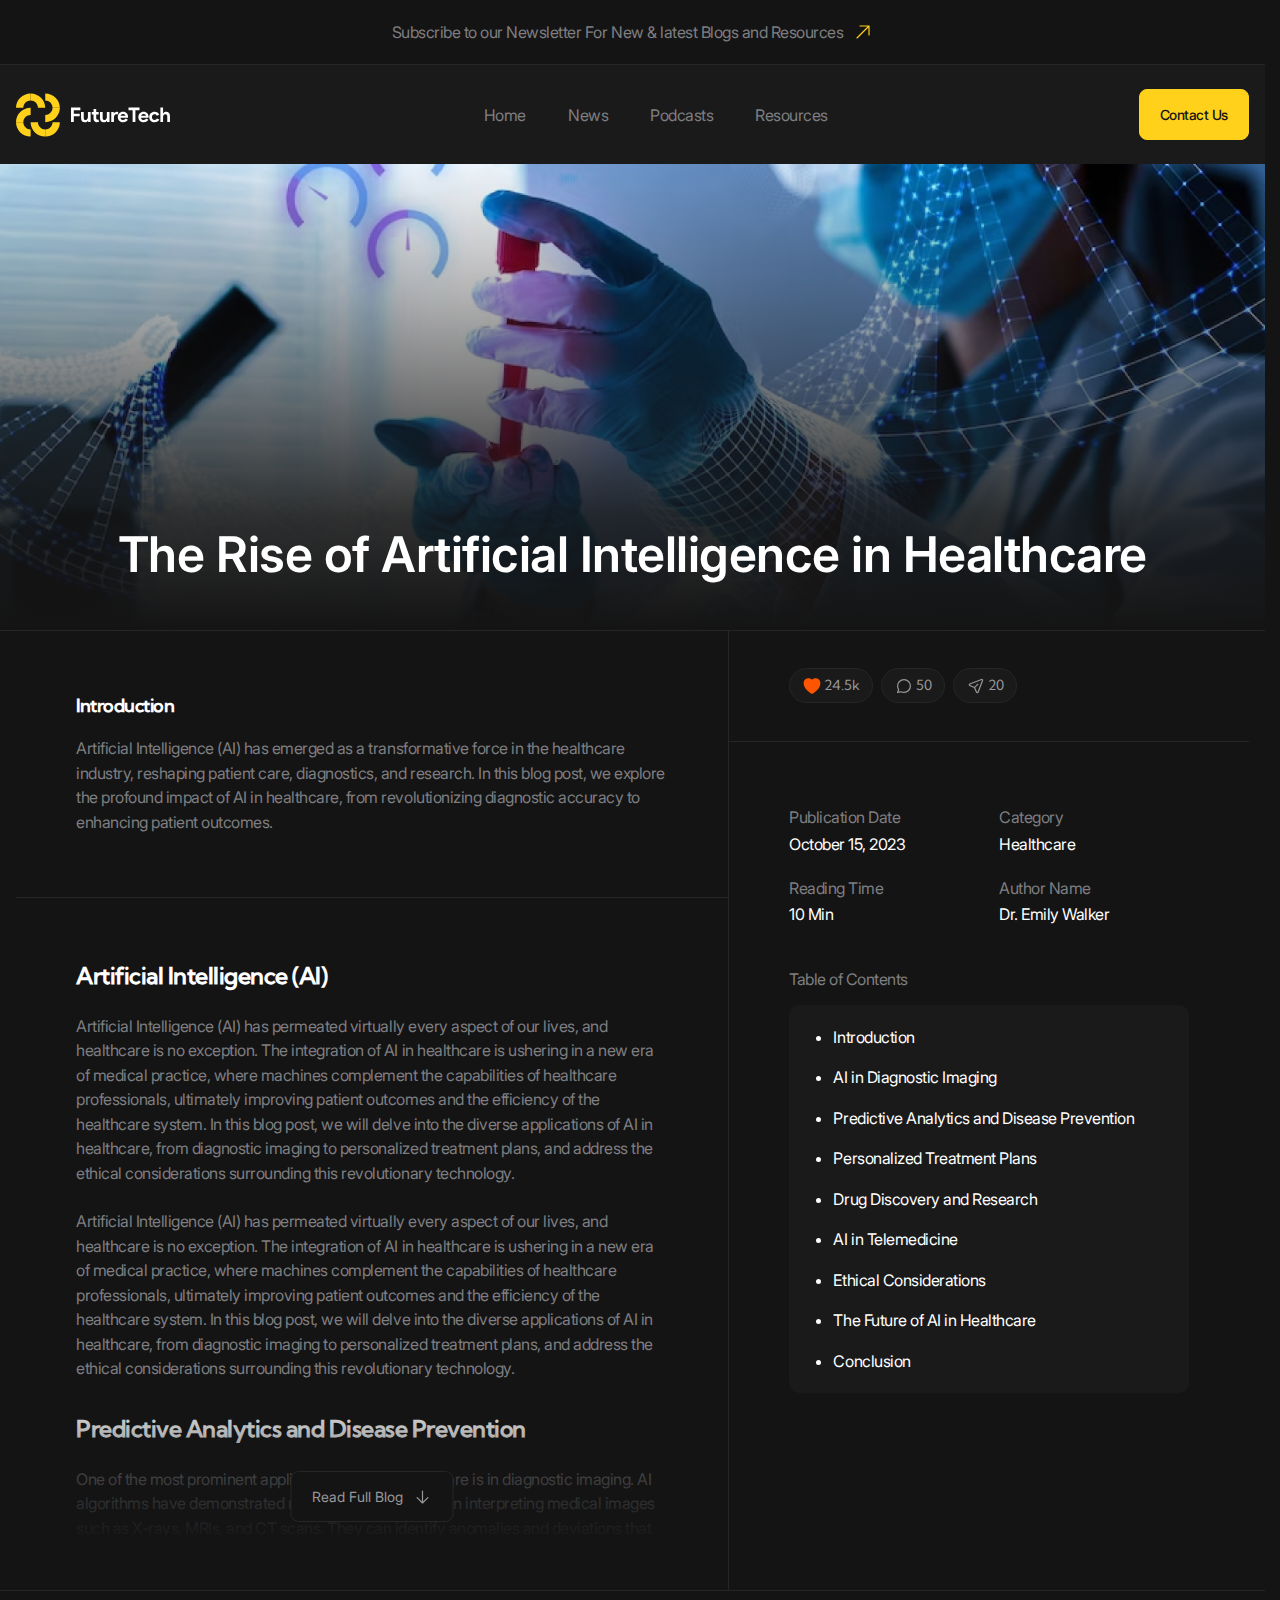
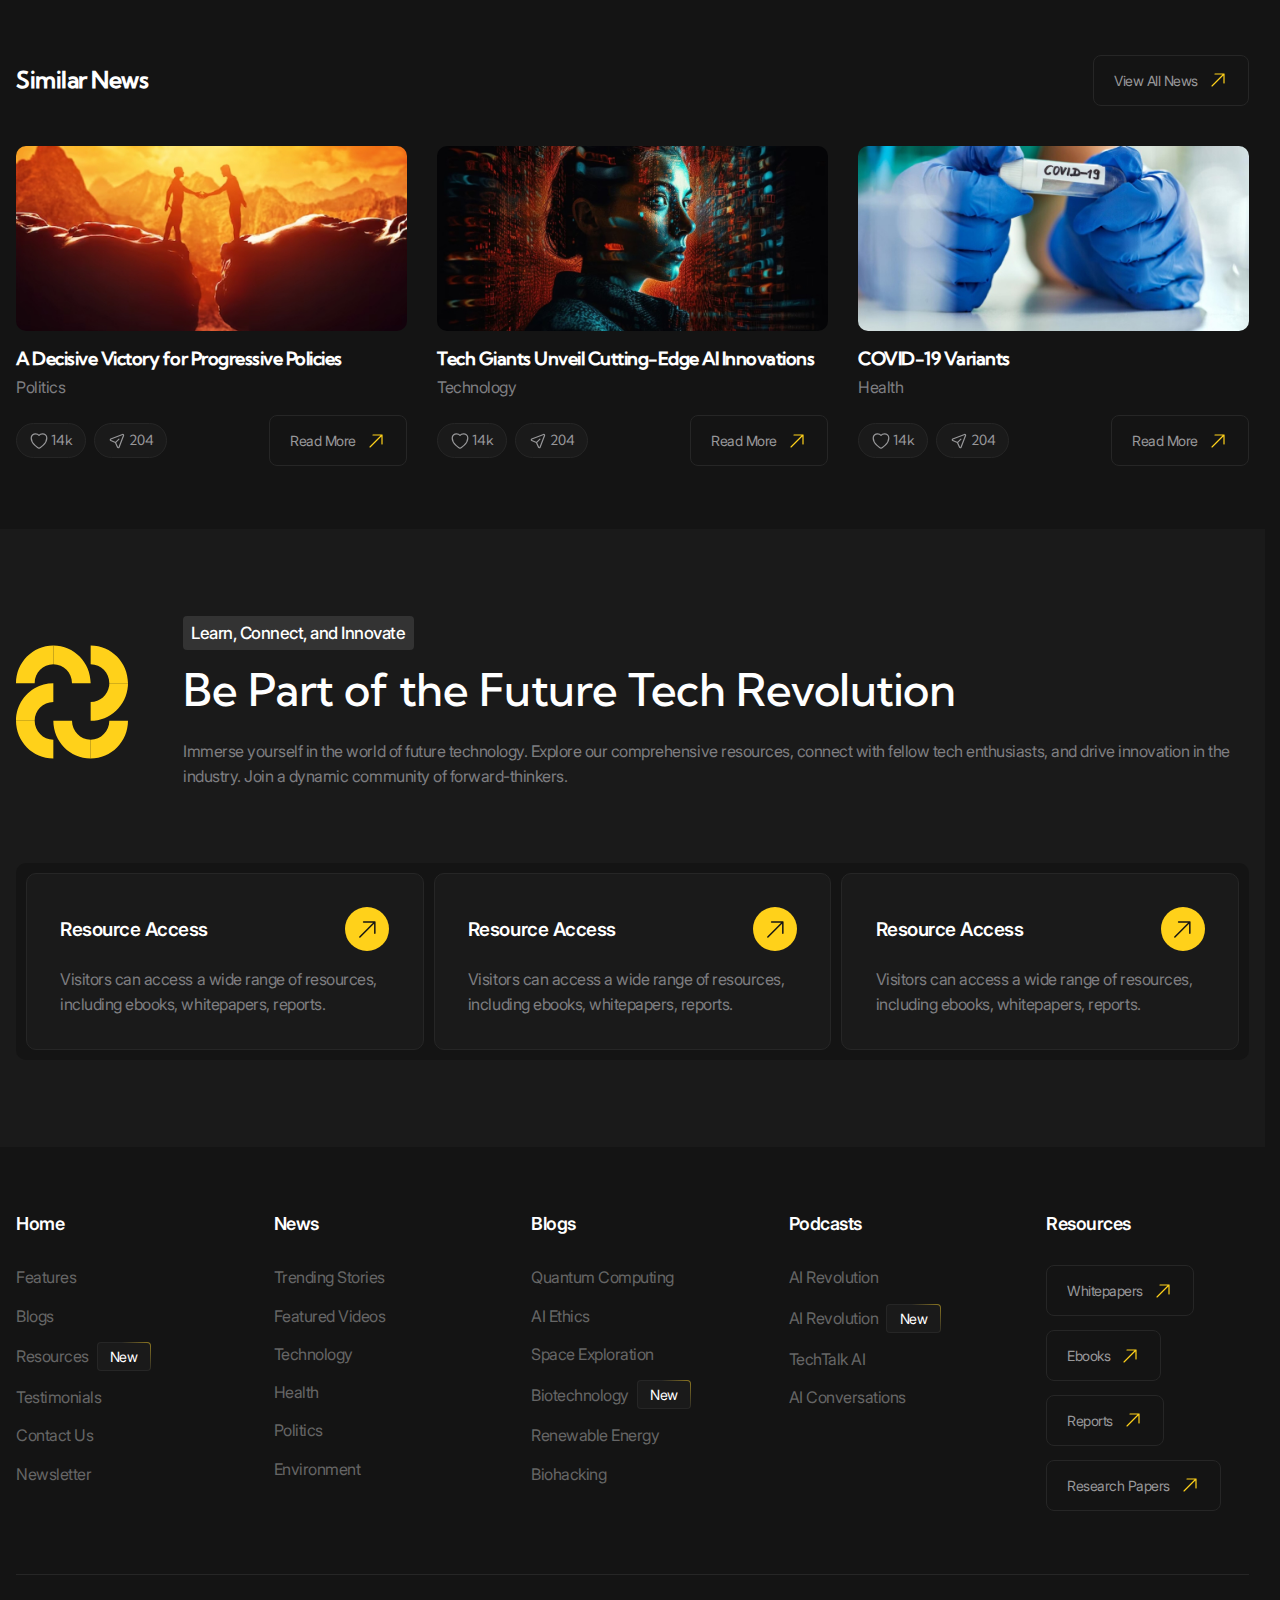
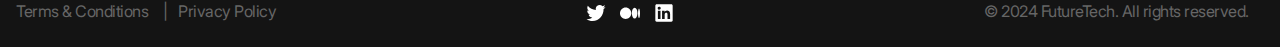
==== commit 3026015f: "refactor(markup): remove redundant `defer` attribute from `<script type="module">` elements" ====
--- a/blog.html
+++ b/blog.html
@@ -7,7 +7,7 @@
   <meta http-equiv="X-UA-Compatible" content="ie=edge">
   <title>Future Tech | Blog</title>
   <link rel="stylesheet" href="./styles/main.css" />
-  <script src="./scripts/main.js" type="module" defer></script>
+  <script src="./scripts/main.js" type="module"></script>
 </head>
 <body>
   <header class="header" data-js-header>
--- a/styles/main.css
+++ b/styles/main.css
@@ -405,6 +405,10 @@
   font-size: clamp(1rem, 0.9362745098rem + 0.2614379085vw, 1.25rem);
 }
 
+p {
+  --paragraphMarginBottom: 1.5rem;
+}
+
 a,
 button,
 label,
@@ -2090,7 +2094,7 @@
 }
 @media (width <= 30.06125rem) {
   .news-card__link {
-    min-width: 153px;
+    min-width: 9.5625rem;
   }
 }
 
@@ -2302,6 +2306,12 @@
 .blog-details__actions {
   padding-block: clamp(1.25rem, 0.7720588235rem + 1.9607843137vw, 3.125rem);
 }
+.blog-details__body h2:not(:first-child), .blog-details__body h3:not(:first-child), .blog-details__body h4:not(:first-child), .blog-details__body h5:not(:first-child), .blog-details__body h6:not(:first-child) {
+  margin-top: 1.5em;
+}
+.blog-details__body h2:not(:last-child), .blog-details__body h3:not(:last-child), .blog-details__body h4:not(:last-child), .blog-details__body h5:not(:last-child), .blog-details__body h6:not(:last-child) {
+  margin-bottom: 1em;
+}
 .blog-details__main {
   --initialMaxHeight: 46.3125rem;
 }
@@ -2314,12 +2324,6 @@
   .blog-details__main {
     --initialMaxHeight: 41.8125rem;
   }
-}
-.blog-details__main h2:not(:first-child), .blog-details__main h3:not(:first-child), .blog-details__main h4:not(:first-child), .blog-details__main h5:not(:first-child), .blog-details__main h6:not(:first-child) {
-  margin-top: 1.5em;
-}
-.blog-details__main h2:not(:last-child), .blog-details__main h3:not(:last-child), .blog-details__main h4:not(:last-child), .blog-details__main h5:not(:last-child), .blog-details__main h6:not(:last-child) {
-  margin-bottom: 1em;
 }
 
 .report-card {
